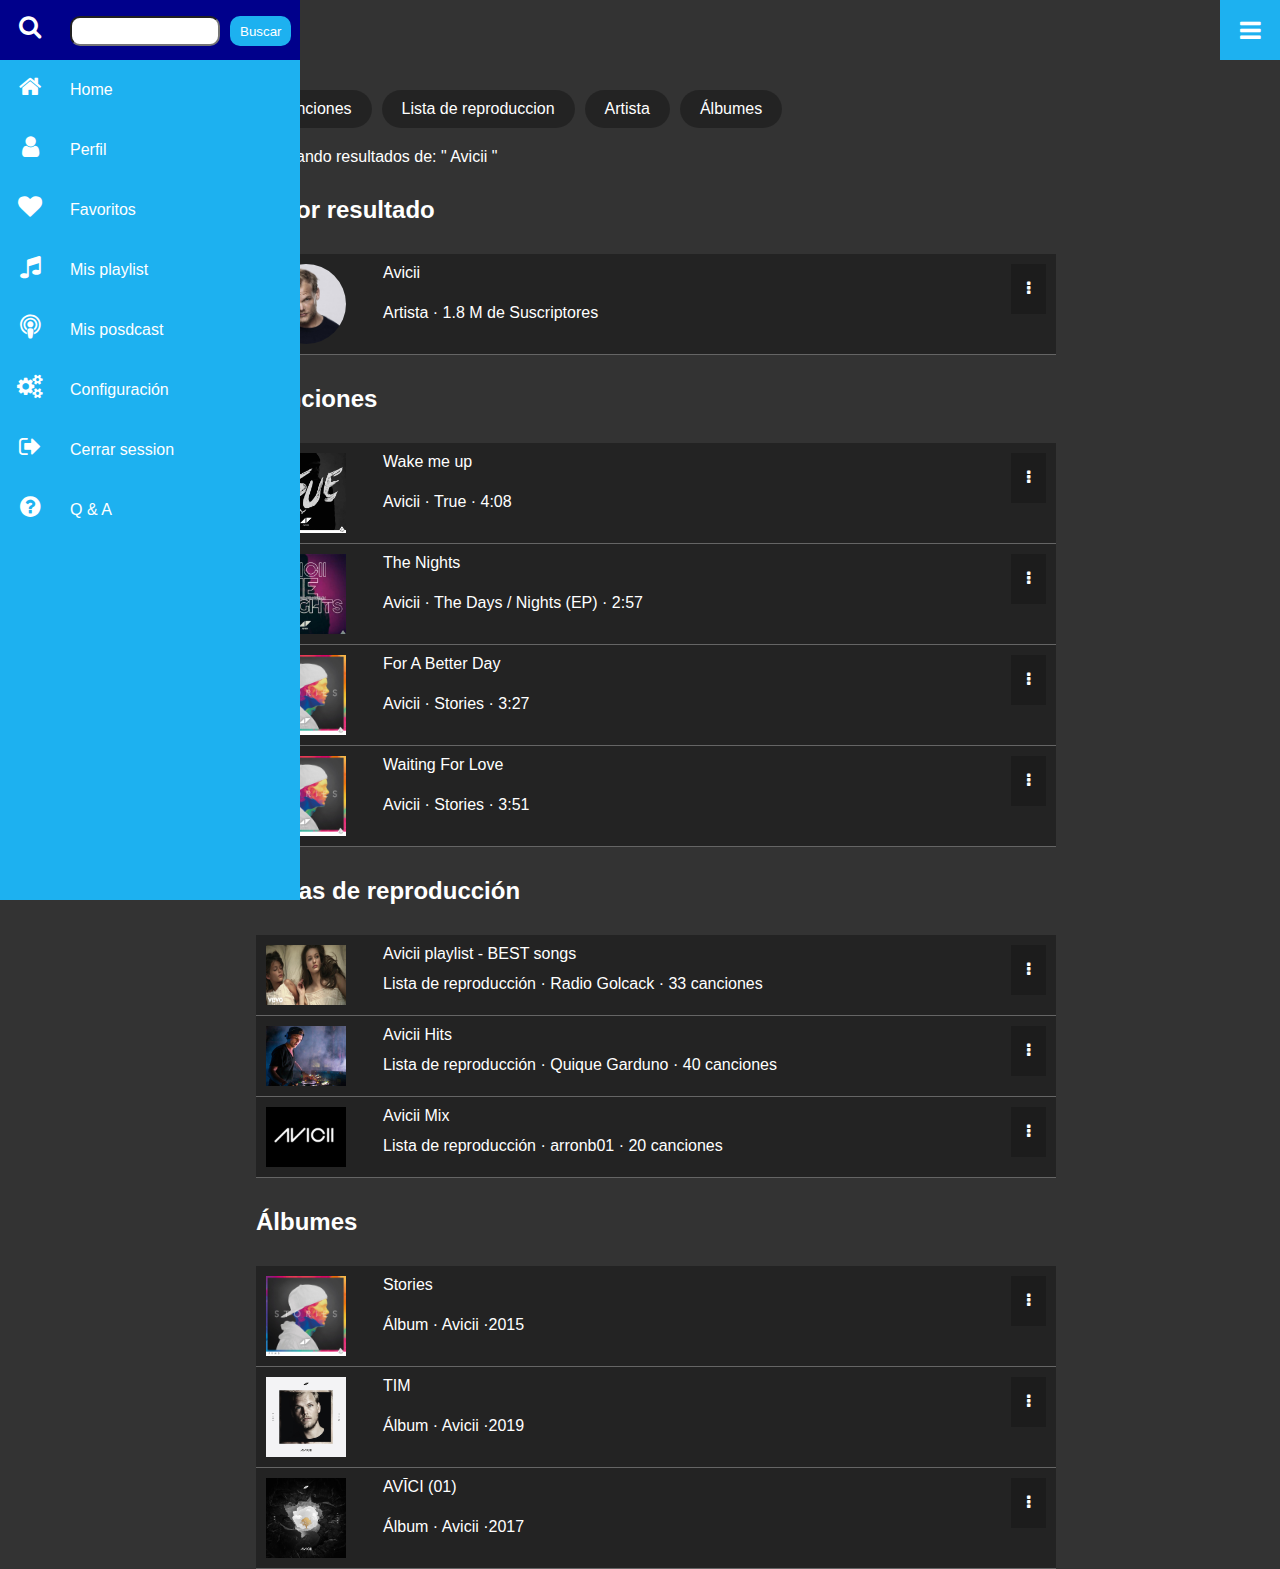
==== busquedas.html @ 73f5223e "cambios de path" ====
<!DOCTYPE html>
<html lang="en">

<head>
    <meta charset="UTF-8">
    <meta name="viewport" content="width=device-width, initial-scale=1.0">
    <title>Busquedas</title>
    <!-- icon -->
    <link rel="stylesheet" href="https://stackpath.bootstrapcdn.com/font-awesome/4.7.0/css/font-awesome.min.css" integrity="sha384-wvfXpqpZZVQGK6TAh5PVlGOfQNHSoD2xbE+QkPxCAFlNEevoEH3Sl0sibVcOQVnN" crossorigin="anonymous">
    <link rel="stylesheet" href="css/estilos.css">
</head>

<body>
    <header>
        <!-- https://www.youtube.com/watch?v=DvpSKoCyN5Q -->
        <div class="navigation">
            <ul>
                <li><span class="icon"><i class="fa fa-search" aria-hidden="true"></i></span><span class="title"><input type="text" ></span> <button>Buscar</button></li>
                <li><a href="home.html"><span class="icon"><i class="fa fa-home" aria-hidden="true"></i></span><span class="title">Home</span></a></li>
                <li><a href="perfil.html"><span class="icon"><i class="fa fa-user" aria-hidden="true"></i></span><span class="title">Perfil</span></a></li>
                <li><a href=""><span class="icon"><i class="fa fa-heart" aria-hidden="true"></i></span><span class="title">Favoritos</span></a></li>
                <li><a href=""><span class="icon"><i class="fa fa-music" aria-hidden="true"></i></span><span class="title">Mis playlist</span></a></li>
                <li><a href=""><span class="icon"><i class="fa fa-podcast" aria-hidden="true"></i></span><span class="title">Mis posdcast</span></a></li>
                <li><a href=""><span class="icon"><i class="fa fa-cogs" aria-hidden="true"></i></span><span class="title">Configuración</span></a></li>
                <li><a href=""><span class="icon"><i class="fa fa-sign-out" aria-hidden="true"></i></span><span class="title">Cerrar session</span></a></li>
                <li><a href="faq.html"><span class="icon"><i class="fa fa-question-circle" aria-hidden="true"></i></span><span class="title">Q & A</span></a></li>
            </ul>
        </div>

        <div class="toggle" onclick='toggleMenu()'>

        </div>
        <script>
            function toggleMenu() {
                console.log("entro")
                let navigation = document.querySelector('.navigation ');
                navigation.classList.toggle('active');
                let toggle = document.querySelector('.toggle ');
                toggle.classList.toggle('active ');
            }
        </script>
    </header>
    <!-- <h1>Resultado de busqueda: "Avici"</h1> -->



    <div class="resultados">
        <div class="filtros">
            <p class="filtro">Canciones</p>
            <p class="filtro">Lista de reproduccion</p>
            <p class="filtro">Artista</p>
            <p class="filtro">Álbumes</p>
        </div>
        Mostrando resultados de: " Avicii "
        <div class="cajas">
            <h2>Mejor resultado</h2>
            <div class="canciones">
                <ul>

                    <li class="listaR">
                        <img class="fotoArtista" src="img/avicip.jpg" alt="">
                        <p class="nombreCancion">Avicii</p>
                        <p class="detalles">Artista · 1.8 M de Suscriptores</p>
                        <div class="dropdown">
                            <button class="dropbtn"><i class="fa fa-ellipsis-v" aria-hidden="true"></i></button>
                            <div class="dropdown-content">
                                <a href="#">Link 1</a>
                                <a href="#">Link 2</a>
                                <a href="#">Link 3</a>
                            </div>
                    </li>
                </ul>
                </div>
            </div>

            <div class="cajas">
                <h2>Canciones</h2>

                <div class="canciones">
                    <ul>

                        <li class="listaR">
                            <img class="fotoLista" src="img/avici.jpg" alt="">
                            <p class="nombreCancion">Wake me up</p>
                            <p class="detalles">Avicii · True · 4:08</p>
                            <div class="dropdown">
                                <button class="dropbtn"><i class="fa fa-ellipsis-v" aria-hidden="true"></i></button>
                                <div class="dropdown-content">
                                    <a href="#">Link 1</a>
                                    <a href="#">Link 2</a>
                                    <a href="#">Link 3</a>
                                </div>
                        </li>
                        <li class="listaR">
                            <img class="fotoLista" src="img/gg.jpg" alt="">
                            <p class="nombreCancion">The Nights</p>
                            <p class="detalles">Avicii · The Days / Nights (EP) · 2:57
                            </p>
                            <div class="dropdown">
                                <button class="dropbtn"><i class="fa fa-ellipsis-v" aria-hidden="true"></i></button>
                                <div class="dropdown-content">
                                    <a href="#">Link 1</a>
                                    <a href="#">Link 2</a>
                                    <a href="#">Link 3</a>
                                </div>
                        </li>
                        <li class="listaR">
                            <img class="fotoLista" src="img/avici1.jpg" alt="">
                            <p class="nombreCancion">For A Better Day</p>
                            <p class="detalles">Avicii · Stories · 3:27
                            </p>
                            <div class="dropdown">
                                <button class="dropbtn"><i class="fa fa-ellipsis-v" aria-hidden="true"></i></button>
                                <div class="dropdown-content">
                                    <a href="#">Link 1</a>
                                    <a href="#">Link 2</a>
                                    <a href="#">Link 3</a>
                                </div>
                        </li>
                        <li class="listaR">
                            <img class="fotoLista" src="img/avici1.jpg" alt="">
                            <p class="nombreCancion">Waiting For Love</p>
                            <p class="detalles">Avicii · Stories · 3:51
                            </p>
                            <div class="dropdown">
                                <button class="dropbtn"><i class="fa fa-ellipsis-v" aria-hidden="true"></i></button>
                                <div class="dropdown-content">
                                    <a href="#">Link 1</a>
                                    <a href="#">Link 2</a>
                                    <a href="#">Link 3</a>
                                </div>
                        </li>
                    </ul>

                    </div>
                    </div>
                    <div class="cajas">
                        <h2>Listas de reproducción</h2>

                        <div class="canciones">
                            <ul>

                                <li class="listaR">
                                    <img class="fotoRep" src="img/maxresdefault.jpg" alt="">
                                    <p class="nombreCancion">Avicii playlist - BEST songs</p>
                                    <p class="detalles">Lista de reproducción · Radio Golcack · 33 canciones</p>
                                    <div class="dropdown">
                                        <button class="dropbtn"><i class="fa fa-ellipsis-v" aria-hidden="true"></i></button>
                                        <div class="dropdown-content">
                                            <a href="#">Link 1</a>
                                            <a href="#">Link 2</a>
                                            <a href="#">Link 3</a>
                                        </div>
                                </li>
                                <li class="listaR">
                                    <img class="fotoRep" src="img/1692566-avicii_edmsaucex-1524422120.jpg" alt="">
                                    <p class="nombreCancion">Avicii Hits</p>
                                    <p class="detalles">Lista de reproducción · Quique Garduno · 40 canciones
                                    </p>
                                    <div class="dropdown">
                                        <button class="dropbtn"><i class="fa fa-ellipsis-v" aria-hidden="true"></i></button>
                                        <div class="dropdown-content">
                                            <a href="#">Link 1</a>
                                            <a href="#">Link 2</a>
                                            <a href="#">Link 3</a>
                                        </div>
                                </li>
                                <li class="listaR">
                                    <img class="fotoRep" src="img/mix.jpg" alt="">
                                    <p class="nombreCancion">Avicii Mix</p>
                                    <p class="detalles">Lista de reproducción · arronb01 · 20 canciones
                                    </p>
                                    <div class="dropdown">
                                        <button class="dropbtn"><i class="fa fa-ellipsis-v" aria-hidden="true"></i></button>
                                        <div class="dropdown-content">
                                            <a href="#">Link 1</a>
                                            <a href="#">Link 2</a>
                                            <a href="#">Link 3</a>
                                        </div>
                                </li>
                            </ul>

                            </div>
                            </div>
                            <div class="cajas">
                                <h2>Álbumes</h2>

                                <div class="canciones">
                                    <ul>

                                        <li class="listaR">
                                            <img class="fotoLista" src="img/avici1.jpg" alt="">
                                            <p class="nombreCancion">Stories</p>
                                            <p class="detalles">Álbum · Avicii ·2015</p>
                                            <div class="dropdown">
                                                <button class="dropbtn"><i class="fa fa-ellipsis-v" aria-hidden="true"></i></button>
                                                <div class="dropdown-content">
                                                    <a href="#">Link 1</a>
                                                    <a href="#">Link 2</a>
                                                    <a href="#">Link 3</a>
                                                </div>
                                        </li>
                                        <li class="listaR">
                                            <img class="fotoLista" src="img/tim.jpg" alt="">
                                            <p class="nombreCancion">TIM</p>
                                            <p class="detalles">Álbum · Avicii ·2019
                                            </p>
                                            <div class="dropdown">
                                                <button class="dropbtn"><i class="fa fa-ellipsis-v" aria-hidden="true"></i></button>
                                                <div class="dropdown-content">
                                                    <a href="#">Link 1</a>
                                                    <a href="#">Link 2</a>
                                                    <a href="#">Link 3</a>
                                                </div>
                                        </li>
                                        <li class="listaR">
                                            <img class="fotoLista" src="img/unnamed.jpg" alt="">
                                            <p class="nombreCancion">
                                                AVĪCI (01)</p>
                                            <p class="detalles">Álbum · Avicii ·2017
                                            </p>
                                            <div class="dropdown">
                                                <button class="dropbtn"><i class="fa fa-ellipsis-v" aria-hidden="true"></i></button>
                                                <div class="dropdown-content">
                                                    <a href="#">Link 1</a>
                                                    <a href="#">Link 2</a>
                                                    <a href="#">Link 3</a>
                                                </div>
                                        </li>
                                    </ul>

                                    </div>
                                    </div>
                                    </div>
                                    <!-- bootstrap -->
                                    <script src="https://code.jquery.com/jquery-3.3.1.slim.min.js" integrity="sha384-q8i/X+965DzO0rT7abK41JStQIAqVgRVzpbzo5smXKp4YfRvH+8abtTE1Pi6jizo" crossorigin="anonymous"></script>
                                    <script src="https://cdnjs.cloudflare.com/ajax/libs/popper.js/1.14.7/umd/popper.min.js" integrity="sha384-UO2eT0CpHqdSJQ6hJty5KVphtPhzWj9WO1clHTMGa3JDZwrnQq4sF86dIHNDz0W1" crossorigin="anonymous"></script>
                                    <script src="https://stackpath.bootstrapcdn.com/bootstrap/4.3.1/js/bootstrap.min.js" integrity="sha384-JjSmVgyd0p3pXB1rRibZUAYoIIy6OrQ6VrjIEaFf/nJGzIxFDsf4x0xIM+B07jRM" crossorigin="anonymous"></script>

</body>

</html>
---- css/estilos.css ----
* {
    margin: 0;
    padding: 0;
    box-sizing: border-box;
    /* background-color: #333333; */
    color: white;
    font-family: -apple-system, BlinkMacSystemFont, 'Segoe UI', Roboto, Oxygen, Ubuntu, Cantarell, 'Open Sans', 'Helvetica Neue', sans-serif;
}

body {
    background-color: #333333;
}

h1 {
    padding-top: 40px;
    color: white;
    text-align: center;
}

a {
    text-decoration: none;
}


/* header {
    width: auto;
    height: 73px;
    background: rgb(0, 0, 0);
} */

.carousel {
    width: 700px;
    height: 300px;
    position: relative;
    margin-left: 90px;
}

.carousel-inner {
    width: 700px;
    height: 300px;
    justify-content: end;
}


/* NAV */

.navigation {
    position: fixed;
    width: 60px;
    height: 100%;
    overflow: hidden;
    background: #1db1f0;
    z-index: 1;
    /* background: rgba(4f, 4f, 4f, 0.4); */
}

.navigation:hover,
.navigation.active {
    width: 300px;
}

.navigation ul {
    position: absolute;
    top: 0;
    left: 0;
    width: 100%;
}

.navigation ul li {
    position: relative;
    width: 100%;
    text-decoration: none;
}

.navigation ul li:hover {
    background: darkblue;
}

.navigation ul li a,
.navigation ul li {
    position: relative;
    display: block;
    width: 100%;
    display: flex;
    text-decoration: none;
}

.navigation ul li a .icon,
.navigation ul li .icon {
    position: relative;
    display: block;
    min-width: 60px;
    height: 60px;
    line-height: 60px;
    text-align: center;
}

.navigation ul li a .icon .fa,
.navigation ul li .icon .fa {
    font-size: 24px;
}

.navigation ul li a .title,
.navigation ul li .title {
    position: relative;
    display: block;
    padding: 0 10px;
    height: 60px;
    line-height: 60px;
    text-align: start;
    white-space: nowrap;
}

.navigation ul li .title input {
    width: 150px;
}

.navigation ul li button {
    /* color: #000000; */
    background-color: #1DB1F0;
    height: 30px;
    position: relative;
    display: block;
    padding: 0 10px;
    margin-top: 16px;
    margin-right: 5px;
    white-space: nowrap;
    border: none;
    border-radius: 10px;
}

.navigation ul li input {
    height: 30px;
    width: 100%;
    color: #000000;
    position: relative;
    display: block;
    padding: 0 10px;
    margin-top: 16px;
    white-space: nowrap;
    border-radius: 10px;
}

.toggle {
    position: absolute;
    top: 0;
    right: 0;
    width: 60px;
    height: 60px;
    background: #1db1f0;
    cursor: pointer;
    z-index: 1;
}

.toggle.active {
    background: darkblue;
}

.toggle:before {
    content: '\f0c9';
    font-family: fontAwesome;
    position: absolute;
    width: 100%;
    height: 100%;
    line-height: 60px;
    text-align: center;
    font-size: 24px;
    color: #fff;
}

.toggle.active:before {
    content: '\f00d';
    font-family: fontAwesome;
    position: absolute;
    width: 100%;
    height: 100%;
    line-height: 60px;
    text-align: center;
    font-size: 24px;
    color: #fff;
}


/* Sidebar abarcar toda la pantalla */

@media(max-width:650px) {
    .navigation {
        left: -60px;
    }
    .navigation.active {
        left: 0px;
        width: 100%;
    }
}


/* FOOTER - REPRODUCTOR */

footer {
    position: absolute;
    width: auto;
    height: 73px;
    left: -1px;
    top: 640px;
    z-index: 2;
    /* background-color: #000000; */
    /* background-image: url("img/reproductor.png"); */
}

.reproductor {
    position: fixed;
    /* display: inline-block;
    position: relative; */
    /* background-image: url("img/reproductor.png");
    width: 100%;
    height: 50px; */
}


/* FORM */


/* Registrar */


/* Password */

.container i {
    margin-left: -30px;
    cursor: pointer;
}

form {
    box-sizing: border-box;
    padding: 0;
}

form input {
    border: #6d858f;
    padding: 10px;
    width: 600px;
}

.titulo {
    grid-area: titulo;
    text-align: center;
    margin-left: 60px;
}

.registrar1 {
    grid-area: registrar1;
    background-color: #4267B2;
}

.registrar2 {
    grid-area: registrar2;
}

form {
    grid-area: form;
}

.form {
    position: relative;
    display: grid;
    grid-template-columns: 45% 45%;
    grid-template-rows: auto;
    grid-template-areas: "titulo titulo""registrar1 registrar2""form form";
    background-color: rgba(0, 0, 0, 0.3);
    width: 600px;
    height: 660px;
    margin-left: 27%;
    margin-right: 25%;
    text-align: center;
    margin-bottom: 10px;
}

.register-fb,
.register-google {
    padding: 5px;
    border: none;
    text-align: center;
    box-sizing: border-box;
    width: 200px;
    margin-left: 10px;
}

.register-fb {
    margin-left: 90px;
    background-color: #4267B2 !important;
}

.register-google {
    background-color: #ffffff;
}

.register-google a {
    color: #828282;
    white-space: nowrap;
}

div.container {
    box-sizing: border-box;
}

div.input form input.input {
    margin-left: 20%;
    margin-bottom: 10%;
    width: 500px;
    height: 45px;
    padding: 5px;
    border: 5px;
    border-color: #1db1f0;
    border-radius: 10px;
    background-color: rgba(255, 255, 255, 0.2);
    color: white;
}

div.input form {
    justify-content: center;
    text-align: center;
}

div.input form .container #togglePassword {
    justify-content: end;
}

.container>i {
    z-index: 3;
    width: 1130px;
}

.nombre {
    margin-left: -33%;
}

.contraseña {
    margin-left: -24%;
}


/* .form {
    display: grid;
    grid-template-columns: 45% 45%;
    grid-template-rows: auto;
    grid-template-areas: "registrar1 registrar2";
    background-color: #000000;
    width: 700px;
    height: 706px;
    position: absolute;
    text-align: center;
   
    margin-top: 10px;
    margin-bottom: 10px;
    box-sizing: border-box;
}
.register-fb a {
    background-color: #4267B2 !important;
    color: white;
}
.register-google img,
.register-google a {
    background-color: white;
    align-self: center;
} */

.button {
    font-family: -apple-system, BlinkMacSystemFont, 'Segoe UI', Roboto, Oxygen, Ubuntu, Cantarell, 'Open Sans', 'Helvetica Neue', sans-serif;
    padding: 10px;
    border: none;
    border-radius: 40px;
    padding-left: 25px;
    padding-right: 25px;
    background-color: #1DB1F0;
    position: relative;
    margin-left: 90%;
}


/* FAQ o Q&A */


/* ACORDION */

div.acordeon {
    padding-top: 100px;
    padding-left: 200px;
    padding-right: 200px;
    font-family: -apple-system, BlinkMacSystemFont, 'Segoe UI', Roboto, Oxygen, Ubuntu, Cantarell, 'Open Sans', 'Helvetica Neue', sans-serif;
    color: #BDBDBD;
}

ul.acordeon li+div {
    overflow: hidden;
    height: auto;
    max-height: 0;
    transition: max-height 0.5s ease-in-out;
    transition-timing-function: ease;
    justify-content: center;
}

ul.acordeon li+div.visible {
    max-height: 100vh;
    text-decoration: none;
}

ul.acordeon {
    width: 100%;
    list-style-type: none;
}

ul.acordeon li {
    padding: auto;
    justify-content: center;
    height: 40px;
    background-color: #4F4F4F;
    text-align: center;
    border-radius: 5px;
    border-color: white;
    font-size: 20px;
}

ul.acordeon div {
    margin: 10px;
    background-color: #333333;
    transform-style: preserve-3d;
}

ul.acordeon div.cont:hover {
    box-shadow: 0 0 5px #e2dcdd, 0 0 100px #b8a8ad, 0 0 10px #d17191;
    transform-style: preserve-3d;
    transform: scale(1.06);
    width: auto;
    height: auto;
}


/* PLANES */

.cards {
    margin-top: 50px;
    display: grid;
    grid-template-columns: 25% 25% 25% 25%;
    grid-template-rows: auto;
    background: none;
    color: white;
    text-align: center;
    column-gap: 5px;
    padding: auto;
}

.card {
    position: relative;
    width: 90%;
    height: 500px;
    padding-top: 40px;
    border-radius: 30px;
    background-color: #1DB1F0;
}

.card .price {
    margin-top: 10px;
    text-align: left;
    padding-left: 20px;
    padding-right: auto;
    /* background-color: #1DB1F0; */
}

.card h2 {
    /* background-color: #1DB1F0; */
    text-align: center;
}

.card img {
    height: 30px;
    width: 30px;
    /* background-color: #1DB1F0; */
}

.card .box-inside {
    padding-top: 20px;
    padding-left: 10px;
    /* background-color: #1DB1F0; */
}

.card .description {
    padding: 5px;
    /* background-color: #1DB1F0; */
    text-align: left;
}

.button-plan {
    font-family: -apple-system, BlinkMacSystemFont, 'Segoe UI', Roboto, Oxygen, Ubuntu, Cantarell, 'Open Sans', 'Helvetica Neue', sans-serif;
    padding: 10px;
    border: none;
    border-radius: 40px;
    padding-left: 25px;
    padding-right: 25px;
    background-color: #06709e;
}


/* PLAYLIST */

.titulo {
    grid-area: titulo;
}

.c1 {
    grid-area: sub1;
}

.c2 {
    grid-area: sub2;
}

.c3 {
    grid-area: sub3;
}

.c4 {
    grid-area: sub4;
}

.titulo,
.c1,
.c2,
.c3,
.c4 {
    margin-top: 20px;
    /* margin-bottom: ; */
}

.foto {
    grid-area: foto;
}

.playlists {
    grid-area: playlists;
    text-align: left;
}

div.explorar {
    margin-top: 10px;
    margin-left: 90px;
    width: 700px;
    height: 350px;
    display: grid;
    grid-template-columns: 30% 15% 15% 15% 15%;
    grid-template-rows: auto;
    grid-template-areas: "titulo sub1 sub2 sub3 sub4""foto playlists playlists playlists playlists";
    background-color: rgba(33, 33, 33, 0.5);
    /* margin: 10px; */
    text-align: center;
}

.icon {
    width: 25px;
    width: 25px;
    /* visibility: hidden; */
}


/* BUSQUEDAS */

div.filtros {
    display: grid;
    grid-template-columns: max-content max-content max-content max-content;
    grid-column-gap: 10px;
    grid-template-rows: auto;
    padding-bottom: 20px;
}

p.filtro {
    margin-top: 10px;
    padding: 10px;
    padding-right: 20px;
    padding-left: 20px;
    width: fit-content;
    border-radius: 20px;
    background-color: rgba(0, 0, 0, 0.3);
}

p.filtro:hover {
    background-color: rgba(255, 255, 255, 0.3);
}

.cajas {
    margin-top: 30px;
}

.resultados {
    padding-top: 80px;
    /* margin: 100px; */
    margin-left: 20%;
}

.canciones {
    margin-top: 30px;
    background-color: rgba(0, 0, 0, 0.3);
    width: 800px;
}

.fotoArtista {
    border-radius: 50%;
    width: 80px;
    height: 80px;
    grid-area: fotoLista;
}

.fotoLista {
    width: 80px;
    height: 80px;
    grid-area: fotoLista;
}

.fotoRep {
    width: 80px;
    height: 60px;
    grid-area: fotoLista;
}

.resultados ul {
    list-style: none;
}

.nombreCancion {
    grid-area: nombreCancion;
}

.detalles {
    grid-area: detalles;
}

li.listaR {
    border-bottom: 1px solid rgba(255, 255, 255, 0.3);
    display: grid;
    padding: 10px;
    grid-template-columns: 15% 60% 25%;
    grid-template-rows: auto;
    grid-template-areas: "fotoLista nombreCancion dropdown" "fotoLista detalles dropdown";
}


/* Dropdown */

.dropdown {
    /* background-color: rgba(0, 0, 0, 0.3); */
    grid-area: dropdown;
    justify-self: end;
}

.dropbtn {
    background-color: rgba(0, 0, 0, 0.3);
    color: white;
    padding: 16px;
    font-size: 16px;
    border: none;
    cursor: pointer;
}

.dropdown {
    position: relative;
    display: inline-block;
}

.dropdown button {
    background-color: rgba(0, 0, 0, 0.2);
}

.dropdown-content {
    right: 0;
    display: none;
    position: absolute;
    background-color: rgba(0, 0, 0, 0.5);
    min-width: 160px;
    box-shadow: 0px 8px 16px 0px rgba(0, 0, 0, 0.2);
    z-index: 1;
}

.dropdown-content a {
    color: white;
    padding: 12px 16px;
    text-decoration: none;
    display: block;
}

.dropdown-content a:hover {
    background-color: rgba(255, 255, 255, 0.4)
}

.dropdown:hover .dropdown-content {
    display: block;
}

.dropdown:hover .dropbtn {
    background-color: rgba(0, 0, 0, 0.3);
}


/* MOBILE */

@media only screen and (max-width: 600px) {
    /* NAV */
    /* Playist */
    .playlists .icon {
        visibility: hidden;
    }
    .c1,
    .c2,
    .c3,
    .c4 {
        visibility: hidden;
    }
    div.explorar {
        width: auto;
        height: auto;
        display: grid;
        grid-template-columns: 95%;
        grid-template-rows: auto;
        grid-template-areas: "titulo""foto""playlists";
        background-color: rgba(33, 33, 33, 0.3);
        margin: 10px;
        text-align: center;
    }
    /* Carousel */
    .carouselExampleIndicators,
    .carousel-inner,
    .carousel {
        margin: 0;
        width: 100%;
    }
    /* PLANES */
    div.cards {
        margin-left: 50px;
        width: auto;
        height: auto;
        display: grid;
        grid-template-columns: 90%;
        grid-template-rows: auto;
        grid-template-areas: "card4""card3""card2""card1";
    }
    div.card {
        height: auto;
        margin: 10px;
        padding: 5px;
    }
    /* Q & A */
    div.acordeon {
        padding-top: 70px;
        margin: 0;
        padding-left: 5%;
        padding-right: 5%;
        font-size: 15px;
    }
    div.acordeon li {
        /* padding-top: 10px;
        padding-bottom: 10px;
        padding-left: 5px;
        padding-right: 5px; */
        padding: 8px;
        height: auto;
        text-align: start;
        font-size: 15px;
    }
    ul.acordeon div.cont {
        padding: 0;
        margin: 5px;
    }
    /* FORMULARIOS, Registrar */
    .form {
        padding: 0;
        margin: 0;
        padding-top: 80px;
        height: auto;
        width: auto;
    }
    div.input {
        margin-top: 20px;
    }
    div.input input#texto1,
    div.input input#texto2,
    div.input input#texto3 {
        margin-left: 30px;
        width: 310px;
        margin-top: 5px;
    }
}
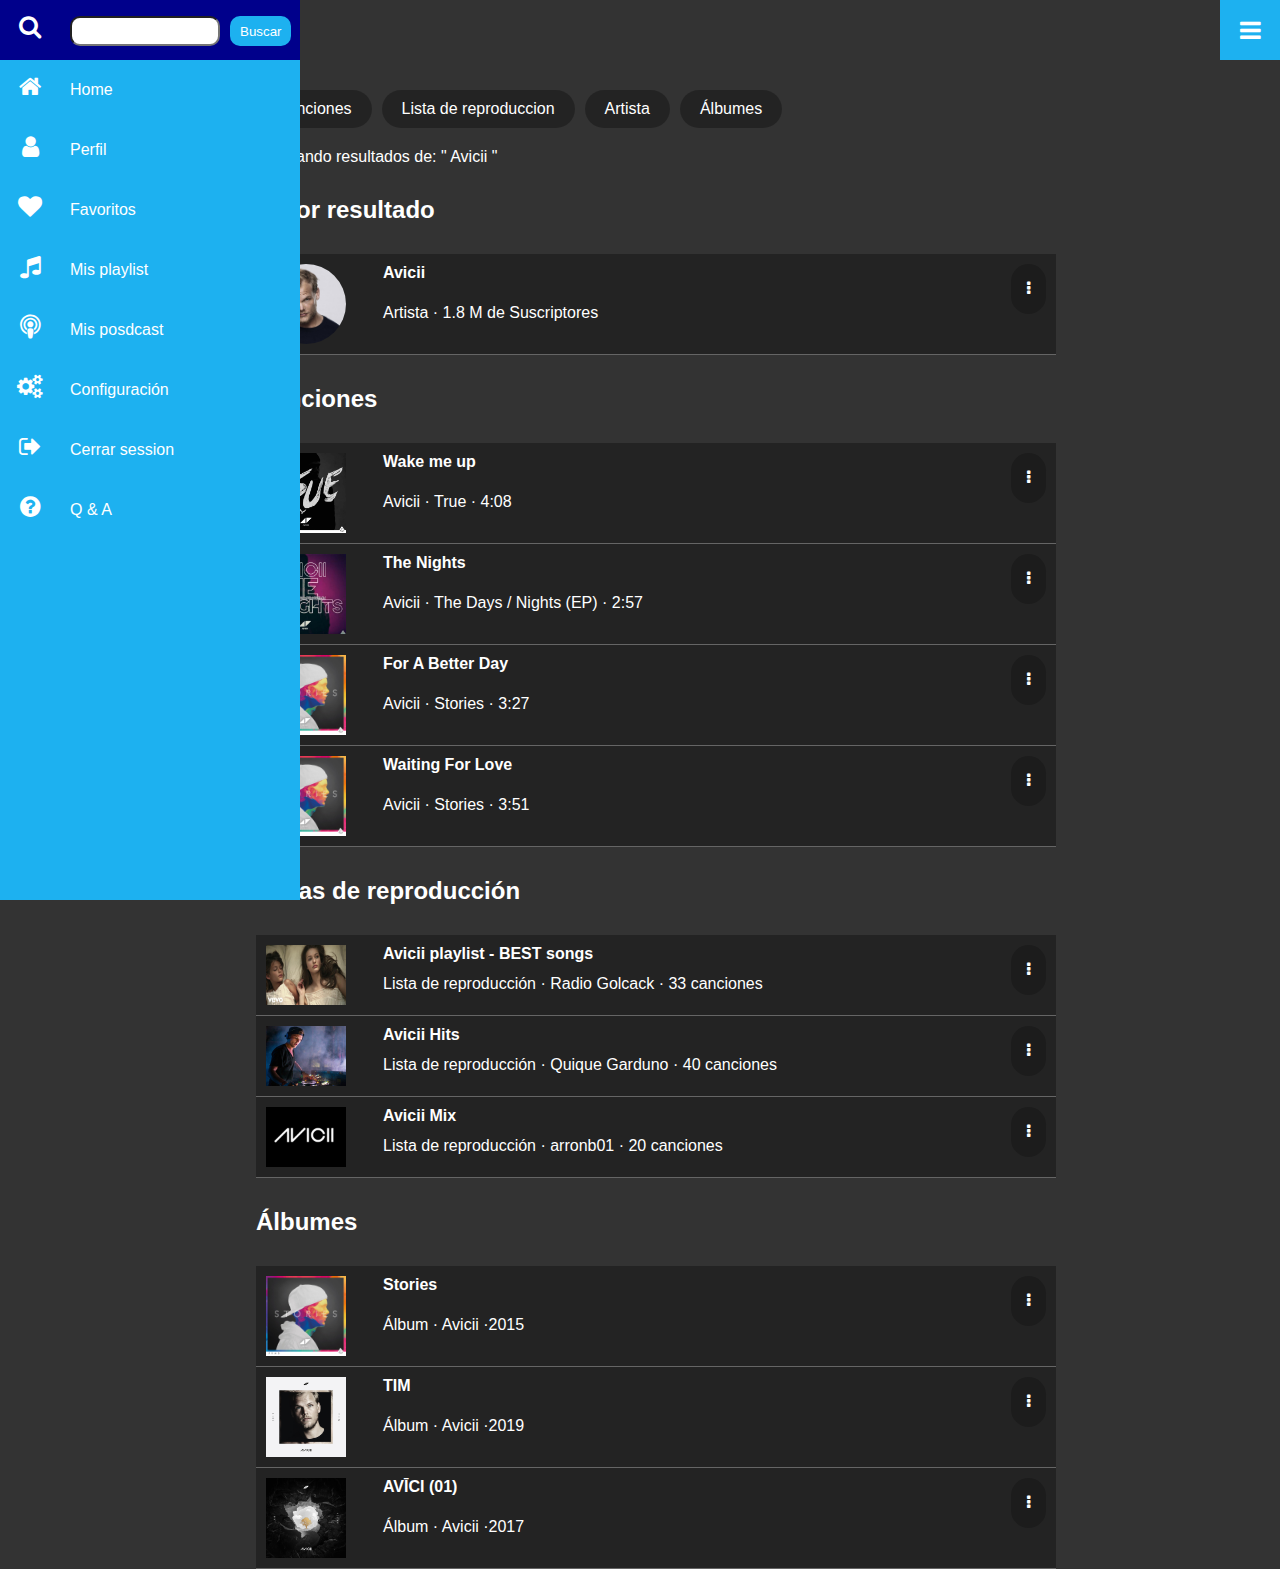
==== commit 963723f9: "busqueda responsive" ====
--- a/busquedas.html
+++ b/busquedas.html
@@ -64,9 +64,8 @@
                         <div class="dropdown">
                             <button class="dropbtn"><i class="fa fa-ellipsis-v" aria-hidden="true"></i></button>
                             <div class="dropdown-content">
-                                <a href="#">Link 1</a>
-                                <a href="#">Link 2</a>
-                                <a href="#">Link 3</a>
+                                <a href="#">Reproducción aleatoria</a>
+                                <a href="#">Compartir</a>
                             </div>
                     </li>
                 </ul>
@@ -86,9 +85,13 @@
                             <div class="dropdown">
                                 <button class="dropbtn"><i class="fa fa-ellipsis-v" aria-hidden="true"></i></button>
                                 <div class="dropdown-content">
-                                    <a href="#">Link 1</a>
-                                    <a href="#">Link 2</a>
-                                    <a href="#">Link 3</a>
+                                    <a href="#">Añadir a la cola</a>
+                                    <a href="#">Agregar a playlist</a>
+                                    <a href="#">Eliminar de Favoritos</a>
+                                    <a href="#">Ir al artista</a>
+                                    <a href="#">Ir al album</a>
+                                    <a href="#">Compartir</a>
+                                    <a href="#">Descargar</a>
                                 </div>
                         </li>
                         <li class="listaR">
@@ -99,9 +102,13 @@
                             <div class="dropdown">
                                 <button class="dropbtn"><i class="fa fa-ellipsis-v" aria-hidden="true"></i></button>
                                 <div class="dropdown-content">
-                                    <a href="#">Link 1</a>
-                                    <a href="#">Link 2</a>
-                                    <a href="#">Link 3</a>
+                                    <a href="#">Añadir a la cola</a>
+                                    <a href="#">Agregar a playlist</a>
+                                    <a href="#">Eliminar de Favoritos</a>
+                                    <a href="#">Ir al artista</a>
+                                    <a href="#">Ir al album</a>
+                                    <a href="#">Compartir</a>
+                                    <a href="#">Descargar</a>
                                 </div>
                         </li>
                         <li class="listaR">
@@ -112,9 +119,13 @@
                             <div class="dropdown">
                                 <button class="dropbtn"><i class="fa fa-ellipsis-v" aria-hidden="true"></i></button>
                                 <div class="dropdown-content">
-                                    <a href="#">Link 1</a>
-                                    <a href="#">Link 2</a>
-                                    <a href="#">Link 3</a>
+                                    <a href="#">Añadir a la cola</a>
+                                    <a href="#">Agregar a playlist</a>
+                                    <a href="#">Eliminar de Favoritos</a>
+                                    <a href="#">Ir al artista</a>
+                                    <a href="#">Ir al album</a>
+                                    <a href="#">Compartir</a>
+                                    <a href="#">Descargar</a>
                                 </div>
                         </li>
                         <li class="listaR">
@@ -147,9 +158,13 @@
                                     <div class="dropdown">
                                         <button class="dropbtn"><i class="fa fa-ellipsis-v" aria-hidden="true"></i></button>
                                         <div class="dropdown-content">
-                                            <a href="#">Link 1</a>
-                                            <a href="#">Link 2</a>
-                                            <a href="#">Link 3</a>
+                                            <a href="#">Reproduccion aleatoria</a>
+                                            <a href="#">Agregar a lista de reproducción</a>
+                                            <a href="#">Quitar a lista de reproducción</a>
+                                            <a href="#">Eliminar de Favoritos</a>
+
+                                            <a href="#">Compartir</a>
+
                                         </div>
                                 </li>
                                 <li class="listaR">
@@ -195,9 +210,11 @@
                                             <div class="dropdown">
                                                 <button class="dropbtn"><i class="fa fa-ellipsis-v" aria-hidden="true"></i></button>
                                                 <div class="dropdown-content">
-                                                    <a href="#">Link 1</a>
-                                                    <a href="#">Link 2</a>
-                                                    <a href="#">Link 3</a>
+                                                    <a href="#">Reproduccion aleatoria</a>
+                                                    <a href="#">Agregar album a la biblioteca</a>
+                                                    <a href="#">Eliminar de Favoritos</a>
+                                                    <a href="#">Ir al Artista</a>
+                                                    <a href="#">Compartir</a>
                                                 </div>
                                         </li>
                                         <li class="listaR">
--- a/css/estilos.css
+++ b/css/estilos.css
@@ -21,6 +21,26 @@
     text-decoration: none;
 }
 
+button {
+    border-radius: 20px;
+    background-color: #1db1f0;
+    padding: 5px;
+    padding-left: 10px;
+    padding-right: 10px;
+}
+
+
+/* home */
+
+div.contenedor {
+    display: grid;
+    grid-template-columns: 65% 30%;
+    grid-template-rows: 45%;
+    grid-column-gap: 60px;
+    grid-row-gap: 10px;
+    grid-template-areas: "carousel propaganda""explorar propaganda";
+}
+
 
 /* header {
     width: auto;
@@ -29,16 +49,46 @@
 } */
 
 .carousel {
-    width: 700px;
+    width: 750px;
     height: 300px;
     position: relative;
     margin-left: 90px;
+    grid-area: carousel;
 }
 
 .carousel-inner {
-    width: 700px;
+    width: 750px;
     height: 300px;
     justify-content: end;
+}
+
+.carousel-item img {
+    height: 300px;
+}
+
+.propaganda {
+    height: 600px;
+    background-color: rgba(40, 190, 245, 1);
+    grid-area: propaganda;
+    margin-right: 100px;
+    border-radius: 30px;
+    text-align: center;
+    margin-top: 50px;
+}
+
+.propaganda img {
+    margin-top: 30px;
+    margin-bottom: 50px;
+    width: 90%;
+}
+
+.propaganda p {
+    margin-top: 50px;
+    margin-bottom: 30px;
+    font-family: -apple-system, BlinkMacSystemFont, 'Segoe UI', Roboto, Oxygen, Ubuntu, Cantarell, 'Open Sans', 'Helvetica Neue', sans-serif;
+    font-size: 50px;
+    font-style: bold;
+    line-height: 1;
 }
 
 
@@ -508,6 +558,7 @@
 
 .c1 {
     grid-area: sub1;
+    border-bottom: 3px solid #1db1f0;
 }
 
 .c2 {
@@ -543,15 +594,15 @@
 div.explorar {
     margin-top: 10px;
     margin-left: 90px;
-    width: 700px;
+    width: 750px;
     height: 350px;
     display: grid;
     grid-template-columns: 30% 15% 15% 15% 15%;
     grid-template-rows: auto;
     grid-template-areas: "titulo sub1 sub2 sub3 sub4""foto playlists playlists playlists playlists";
     background-color: rgba(33, 33, 33, 0.5);
-    /* margin: 10px; */
-    text-align: center;
+    text-align: center;
+    grid-area: explorar;
 }
 
 .icon {
@@ -626,6 +677,7 @@
 
 .nombreCancion {
     grid-area: nombreCancion;
+    font-weight: bold;
 }
 
 .detalles {
@@ -672,8 +724,8 @@
     right: 0;
     display: none;
     position: absolute;
-    background-color: rgba(0, 0, 0, 0.5);
-    min-width: 160px;
+    background-color: rgba(0, 0, 0, 1);
+    min-width: 200px;
     box-shadow: 0px 8px 16px 0px rgba(0, 0, 0, 0.2);
     z-index: 1;
 }
@@ -723,6 +775,13 @@
         margin: 10px;
         text-align: center;
     }
+    /* HOME */
+    .contenedor {
+        display: grid;
+        grid-template-columns: 95%;
+        grid-template-rows: auto;
+        grid-template-areas: "carousel" "explorar" "propaganda";
+    }
     /* Carousel */
     .carouselExampleIndicators,
     .carousel-inner,
@@ -754,10 +813,6 @@
         font-size: 15px;
     }
     div.acordeon li {
-        /* padding-top: 10px;
-        padding-bottom: 10px;
-        padding-left: 5px;
-        padding-right: 5px; */
         padding: 8px;
         height: auto;
         text-align: start;
@@ -785,4 +840,34 @@
         width: 310px;
         margin-top: 5px;
     }
+    /* BUSQUEDAS */
+    .filtros {
+        overflow: auto;
+    }
+    .filtro {
+        font-size: 15px;
+    }
+    .resultados {
+        margin: 10px;
+    }
+    .canciones {
+        width: 100%;
+    }
+    .fotoLista,
+    .fotoArtista {
+        width: 50px;
+        height: 50px;
+    }
+    .fotoRep {
+        height: 40px;
+        width: 50px;
+    }
+    li.listaR {
+        font-size: 15px;
+        grid-template-columns: 15% 75% 10%;
+    }
+    .detalles,
+    .nombreCancion {
+        margin-left: 10px;
+    }
 }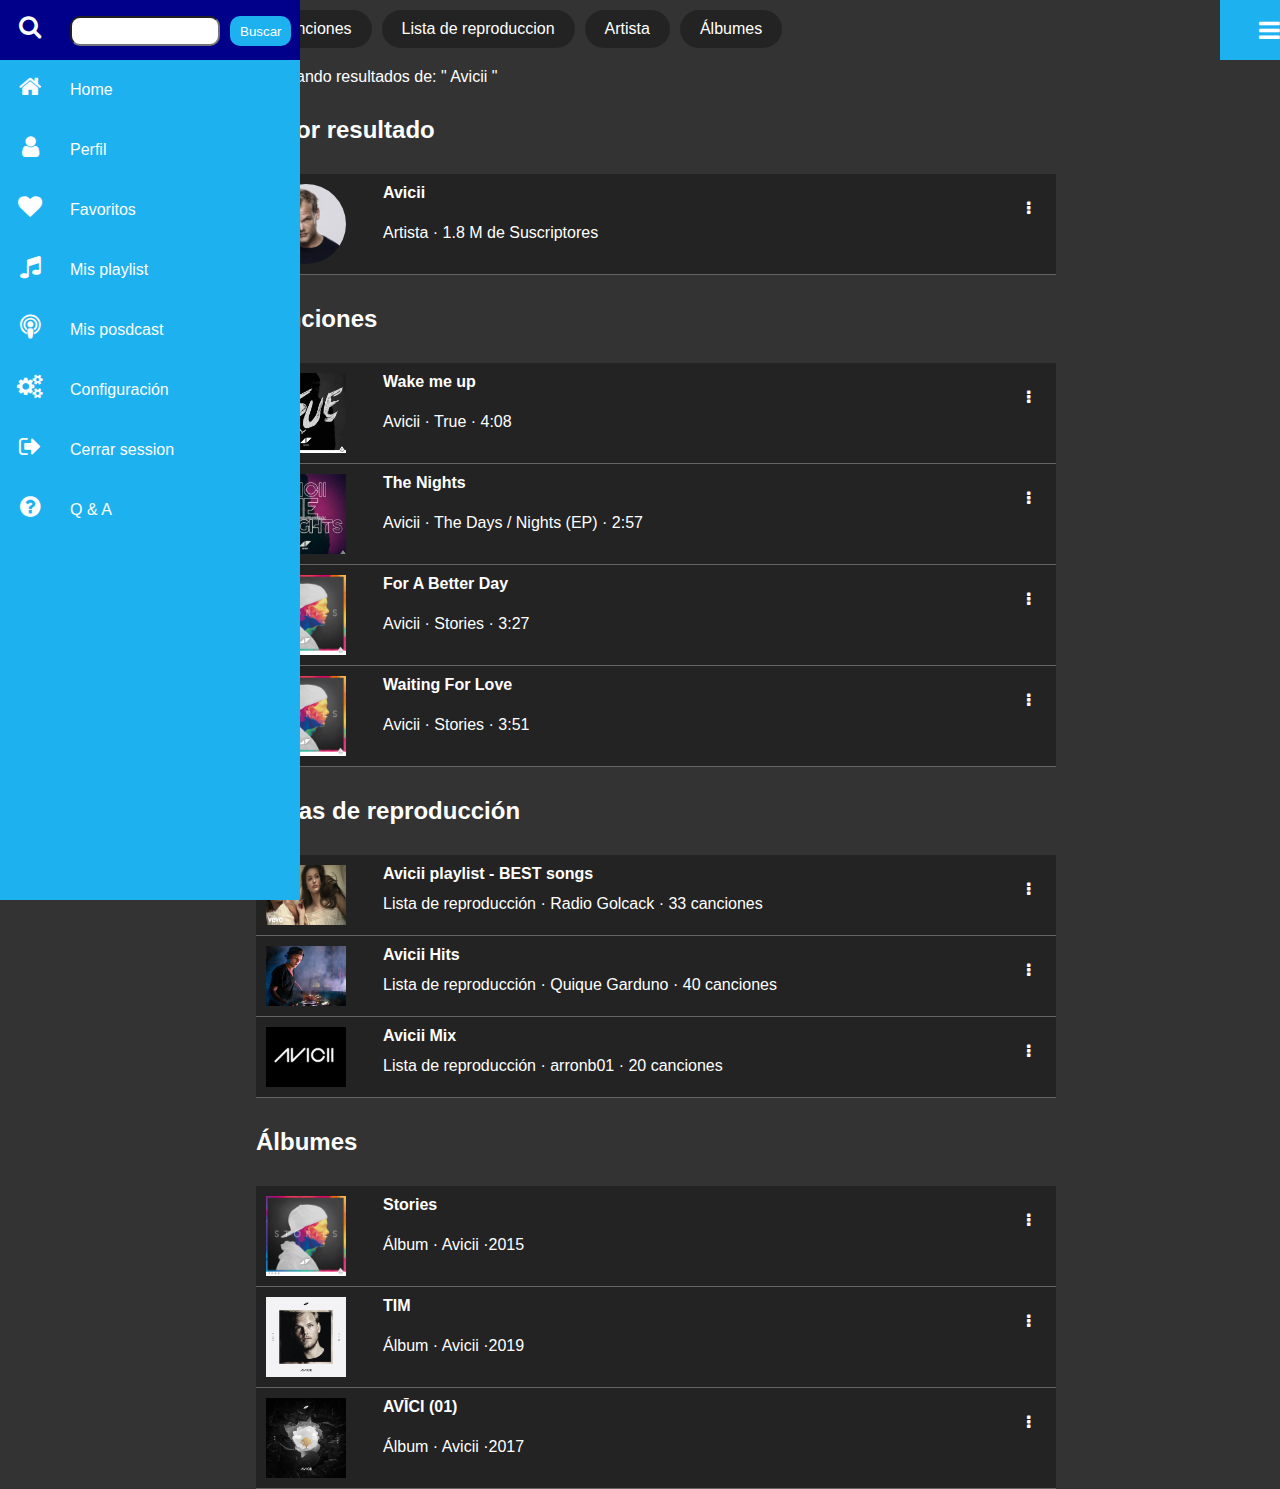
==== commit 62ae0462: "cambio :hover sobre lista" ====
--- a/busquedas.html
+++ b/busquedas.html
@@ -6,7 +6,8 @@
     <meta name="viewport" content="width=device-width, initial-scale=1.0">
     <title>Busquedas</title>
     <!-- icon -->
-    <link rel="stylesheet" href="https://stackpath.bootstrapcdn.com/font-awesome/4.7.0/css/font-awesome.min.css" integrity="sha384-wvfXpqpZZVQGK6TAh5PVlGOfQNHSoD2xbE+QkPxCAFlNEevoEH3Sl0sibVcOQVnN" crossorigin="anonymous">
+    <link rel="stylesheet" href="https://stackpath.bootstrapcdn.com/font-awesome/4.7.0/css/font-awesome.min.css"
+        integrity="sha384-wvfXpqpZZVQGK6TAh5PVlGOfQNHSoD2xbE+QkPxCAFlNEevoEH3Sl0sibVcOQVnN" crossorigin="anonymous">
     <link rel="stylesheet" href="css/estilos.css">
 </head>
 
@@ -15,15 +16,24 @@
         <!-- https://www.youtube.com/watch?v=DvpSKoCyN5Q -->
         <div class="navigation">
             <ul>
-                <li><span class="icon"><i class="fa fa-search" aria-hidden="true"></i></span><span class="title"><input type="text" ></span> <button>Buscar</button></li>
-                <li><a href="home.html"><span class="icon"><i class="fa fa-home" aria-hidden="true"></i></span><span class="title">Home</span></a></li>
-                <li><a href="perfil.html"><span class="icon"><i class="fa fa-user" aria-hidden="true"></i></span><span class="title">Perfil</span></a></li>
-                <li><a href=""><span class="icon"><i class="fa fa-heart" aria-hidden="true"></i></span><span class="title">Favoritos</span></a></li>
-                <li><a href=""><span class="icon"><i class="fa fa-music" aria-hidden="true"></i></span><span class="title">Mis playlist</span></a></li>
-                <li><a href=""><span class="icon"><i class="fa fa-podcast" aria-hidden="true"></i></span><span class="title">Mis posdcast</span></a></li>
-                <li><a href=""><span class="icon"><i class="fa fa-cogs" aria-hidden="true"></i></span><span class="title">Configuración</span></a></li>
-                <li><a href=""><span class="icon"><i class="fa fa-sign-out" aria-hidden="true"></i></span><span class="title">Cerrar session</span></a></li>
-                <li><a href="faq.html"><span class="icon"><i class="fa fa-question-circle" aria-hidden="true"></i></span><span class="title">Q & A</span></a></li>
+                <li><span class="icon"><i class="fa fa-search" aria-hidden="true"></i></span><span class="title"><input
+                            type="text"></span> <button>Buscar</button></li>
+                <li><a href="home.html"><span class="icon"><i class="fa fa-home" aria-hidden="true"></i></span><span
+                            class="title">Home</span></a></li>
+                <li><a href="perfil.html"><span class="icon"><i class="fa fa-user" aria-hidden="true"></i></span><span
+                            class="title">Perfil</span></a></li>
+                <li><a href=""><span class="icon"><i class="fa fa-heart" aria-hidden="true"></i></span><span
+                            class="title">Favoritos</span></a></li>
+                <li><a href=""><span class="icon"><i class="fa fa-music" aria-hidden="true"></i></span><span
+                            class="title">Mis playlist</span></a></li>
+                <li><a href=""><span class="icon"><i class="fa fa-podcast" aria-hidden="true"></i></span><span
+                            class="title">Mis posdcast</span></a></li>
+                <li><a href=""><span class="icon"><i class="fa fa-cogs" aria-hidden="true"></i></span><span
+                            class="title">Configuración</span></a></li>
+                <li><a href=""><span class="icon"><i class="fa fa-sign-out" aria-hidden="true"></i></span><span
+                            class="title">Cerrar session</span></a></li>
+                <li><a href="faq.html"><span class="icon"><i class="fa fa-question-circle"
+                                aria-hidden="true"></i></span><span class="title">Q & A</span></a></li>
             </ul>
         </div>
 
@@ -69,190 +79,195 @@
                             </div>
                     </li>
                 </ul>
-                </div>
-            </div>
-
-            <div class="cajas">
-                <h2>Canciones</h2>
-
-                <div class="canciones">
-                    <ul>
-
-                        <li class="listaR">
-                            <img class="fotoLista" src="img/avici.jpg" alt="">
-                            <p class="nombreCancion">Wake me up</p>
-                            <p class="detalles">Avicii · True · 4:08</p>
-                            <div class="dropdown">
-                                <button class="dropbtn"><i class="fa fa-ellipsis-v" aria-hidden="true"></i></button>
-                                <div class="dropdown-content">
-                                    <a href="#">Añadir a la cola</a>
-                                    <a href="#">Agregar a playlist</a>
-                                    <a href="#">Eliminar de Favoritos</a>
-                                    <a href="#">Ir al artista</a>
-                                    <a href="#">Ir al album</a>
-                                    <a href="#">Compartir</a>
-                                    <a href="#">Descargar</a>
-                                </div>
-                        </li>
-                        <li class="listaR">
-                            <img class="fotoLista" src="img/gg.jpg" alt="">
-                            <p class="nombreCancion">The Nights</p>
-                            <p class="detalles">Avicii · The Days / Nights (EP) · 2:57
-                            </p>
-                            <div class="dropdown">
-                                <button class="dropbtn"><i class="fa fa-ellipsis-v" aria-hidden="true"></i></button>
-                                <div class="dropdown-content">
-                                    <a href="#">Añadir a la cola</a>
-                                    <a href="#">Agregar a playlist</a>
-                                    <a href="#">Eliminar de Favoritos</a>
-                                    <a href="#">Ir al artista</a>
-                                    <a href="#">Ir al album</a>
-                                    <a href="#">Compartir</a>
-                                    <a href="#">Descargar</a>
-                                </div>
-                        </li>
-                        <li class="listaR">
-                            <img class="fotoLista" src="img/avici1.jpg" alt="">
-                            <p class="nombreCancion">For A Better Day</p>
-                            <p class="detalles">Avicii · Stories · 3:27
-                            </p>
-                            <div class="dropdown">
-                                <button class="dropbtn"><i class="fa fa-ellipsis-v" aria-hidden="true"></i></button>
-                                <div class="dropdown-content">
-                                    <a href="#">Añadir a la cola</a>
-                                    <a href="#">Agregar a playlist</a>
-                                    <a href="#">Eliminar de Favoritos</a>
-                                    <a href="#">Ir al artista</a>
-                                    <a href="#">Ir al album</a>
-                                    <a href="#">Compartir</a>
-                                    <a href="#">Descargar</a>
-                                </div>
-                        </li>
-                        <li class="listaR">
-                            <img class="fotoLista" src="img/avici1.jpg" alt="">
-                            <p class="nombreCancion">Waiting For Love</p>
-                            <p class="detalles">Avicii · Stories · 3:51
-                            </p>
-                            <div class="dropdown">
-                                <button class="dropbtn"><i class="fa fa-ellipsis-v" aria-hidden="true"></i></button>
-                                <div class="dropdown-content">
-                                    <a href="#">Link 1</a>
-                                    <a href="#">Link 2</a>
-                                    <a href="#">Link 3</a>
-                                </div>
-                        </li>
-                    </ul>
-
-                    </div>
-                    </div>
-                    <div class="cajas">
-                        <h2>Listas de reproducción</h2>
-
-                        <div class="canciones">
-                            <ul>
-
-                                <li class="listaR">
-                                    <img class="fotoRep" src="img/maxresdefault.jpg" alt="">
-                                    <p class="nombreCancion">Avicii playlist - BEST songs</p>
-                                    <p class="detalles">Lista de reproducción · Radio Golcack · 33 canciones</p>
-                                    <div class="dropdown">
-                                        <button class="dropbtn"><i class="fa fa-ellipsis-v" aria-hidden="true"></i></button>
-                                        <div class="dropdown-content">
-                                            <a href="#">Reproduccion aleatoria</a>
-                                            <a href="#">Agregar a lista de reproducción</a>
-                                            <a href="#">Quitar a lista de reproducción</a>
-                                            <a href="#">Eliminar de Favoritos</a>
-
-                                            <a href="#">Compartir</a>
-
-                                        </div>
-                                </li>
-                                <li class="listaR">
-                                    <img class="fotoRep" src="img/1692566-avicii_edmsaucex-1524422120.jpg" alt="">
-                                    <p class="nombreCancion">Avicii Hits</p>
-                                    <p class="detalles">Lista de reproducción · Quique Garduno · 40 canciones
-                                    </p>
-                                    <div class="dropdown">
-                                        <button class="dropbtn"><i class="fa fa-ellipsis-v" aria-hidden="true"></i></button>
-                                        <div class="dropdown-content">
-                                            <a href="#">Link 1</a>
-                                            <a href="#">Link 2</a>
-                                            <a href="#">Link 3</a>
-                                        </div>
-                                </li>
-                                <li class="listaR">
-                                    <img class="fotoRep" src="img/mix.jpg" alt="">
-                                    <p class="nombreCancion">Avicii Mix</p>
-                                    <p class="detalles">Lista de reproducción · arronb01 · 20 canciones
-                                    </p>
-                                    <div class="dropdown">
-                                        <button class="dropbtn"><i class="fa fa-ellipsis-v" aria-hidden="true"></i></button>
-                                        <div class="dropdown-content">
-                                            <a href="#">Link 1</a>
-                                            <a href="#">Link 2</a>
-                                            <a href="#">Link 3</a>
-                                        </div>
-                                </li>
-                            </ul>
-
-                            </div>
-                            </div>
-                            <div class="cajas">
-                                <h2>Álbumes</h2>
-
-                                <div class="canciones">
-                                    <ul>
-
-                                        <li class="listaR">
-                                            <img class="fotoLista" src="img/avici1.jpg" alt="">
-                                            <p class="nombreCancion">Stories</p>
-                                            <p class="detalles">Álbum · Avicii ·2015</p>
-                                            <div class="dropdown">
-                                                <button class="dropbtn"><i class="fa fa-ellipsis-v" aria-hidden="true"></i></button>
-                                                <div class="dropdown-content">
-                                                    <a href="#">Reproduccion aleatoria</a>
-                                                    <a href="#">Agregar album a la biblioteca</a>
-                                                    <a href="#">Eliminar de Favoritos</a>
-                                                    <a href="#">Ir al Artista</a>
-                                                    <a href="#">Compartir</a>
-                                                </div>
-                                        </li>
-                                        <li class="listaR">
-                                            <img class="fotoLista" src="img/tim.jpg" alt="">
-                                            <p class="nombreCancion">TIM</p>
-                                            <p class="detalles">Álbum · Avicii ·2019
-                                            </p>
-                                            <div class="dropdown">
-                                                <button class="dropbtn"><i class="fa fa-ellipsis-v" aria-hidden="true"></i></button>
-                                                <div class="dropdown-content">
-                                                    <a href="#">Link 1</a>
-                                                    <a href="#">Link 2</a>
-                                                    <a href="#">Link 3</a>
-                                                </div>
-                                        </li>
-                                        <li class="listaR">
-                                            <img class="fotoLista" src="img/unnamed.jpg" alt="">
-                                            <p class="nombreCancion">
-                                                AVĪCI (01)</p>
-                                            <p class="detalles">Álbum · Avicii ·2017
-                                            </p>
-                                            <div class="dropdown">
-                                                <button class="dropbtn"><i class="fa fa-ellipsis-v" aria-hidden="true"></i></button>
-                                                <div class="dropdown-content">
-                                                    <a href="#">Link 1</a>
-                                                    <a href="#">Link 2</a>
-                                                    <a href="#">Link 3</a>
-                                                </div>
-                                        </li>
-                                    </ul>
-
-                                    </div>
-                                    </div>
-                                    </div>
-                                    <!-- bootstrap -->
-                                    <script src="https://code.jquery.com/jquery-3.3.1.slim.min.js" integrity="sha384-q8i/X+965DzO0rT7abK41JStQIAqVgRVzpbzo5smXKp4YfRvH+8abtTE1Pi6jizo" crossorigin="anonymous"></script>
-                                    <script src="https://cdnjs.cloudflare.com/ajax/libs/popper.js/1.14.7/umd/popper.min.js" integrity="sha384-UO2eT0CpHqdSJQ6hJty5KVphtPhzWj9WO1clHTMGa3JDZwrnQq4sF86dIHNDz0W1" crossorigin="anonymous"></script>
-                                    <script src="https://stackpath.bootstrapcdn.com/bootstrap/4.3.1/js/bootstrap.min.js" integrity="sha384-JjSmVgyd0p3pXB1rRibZUAYoIIy6OrQ6VrjIEaFf/nJGzIxFDsf4x0xIM+B07jRM" crossorigin="anonymous"></script>
+            </div>
+        </div>
+
+        <div class="cajas">
+            <h2>Canciones</h2>
+
+            <div class="canciones">
+                <ul>
+                    <li class="listaR">
+                        <img class="fotoLista" src="img/avici.jpg" alt="">
+                        <p class="nombreCancion">Wake me up</p>
+                        <p class="detalles">Avicii · True · 4:08</p>
+                        <div class="dropdown">
+                            <button class="dropbtn"><i class="fa fa-ellipsis-v" aria-hidden="true"></i></button>
+                            <div class="dropdown-content">
+                                <a href="#">Añadir a la cola</a>
+                                <a href="#">Agregar a playlist</a>
+
+                                <a href="#">Ir al artista</a>
+                                <a href="#">Ir al album</a>
+                                <a href="#">Compartir</a>
+                                <a href="#">Descargar</a>
+                            </div>
+                    </li>
+                    <li class="listaR">
+                        <img class="fotoLista" src="img/gg.jpg" alt="">
+                        <p class="nombreCancion">The Nights</p>
+                        <p class="detalles">Avicii · The Days / Nights (EP) · 2:57
+                        </p>
+                        <div class="dropdown">
+                            <button class="dropbtn"><i class="fa fa-ellipsis-v" aria-hidden="true"></i></button>
+                            <div class="dropdown-content">
+                                <a href="#">Añadir a la cola</a>
+                                <a href="#">Agregar a playlist</a>
+
+                                <a href="#">Ir al artista</a>
+                                <a href="#">Ir al album</a>
+                                <a href="#">Compartir</a>
+                                <a href="#">Descargar</a>
+                            </div>
+                    </li>
+                    <li class="listaR">
+                        <img class="fotoLista" src="img/avici1.jpg" alt="">
+                        <p class="nombreCancion">For A Better Day</p>
+                        <p class="detalles">Avicii · Stories · 3:27
+                        </p>
+                        <div class="dropdown">
+                            <button class="dropbtn"><i class="fa fa-ellipsis-v" aria-hidden="true"></i></button>
+                            <div class="dropdown-content">
+                                <a href="#">Añadir a la cola</a>
+                                <a href="#">Agregar a playlist</a>
+
+                                <a href="#">Ir al artista</a>
+                                <a href="#">Ir al album</a>
+                                <a href="#">Compartir</a>
+                                <a href="#">Descargar</a>
+                            </div>
+                    </li>
+                    <li class="listaR">
+                        <img class="fotoLista" src="img/avici1.jpg" alt="">
+                        <p class="nombreCancion">Waiting For Love</p>
+                        <p class="detalles">Avicii · Stories · 3:51
+                        </p>
+                        <div class="dropdown">
+                            <button class="dropbtn"><i class="fa fa-ellipsis-v" aria-hidden="true"></i></button>
+                            <div class="dropdown-content">
+                                <a href="#">Link 1</a>
+                                <a href="#">Link 2</a>
+                                <a href="#">Link 3</a>
+                            </div>
+                    </li>
+                </ul>
+
+            </div>
+        </div>
+        <div class="cajas">
+            <h2>Listas de reproducción</h2>
+
+            <div class="canciones">
+                <ul>
+
+                    <li class="listaR">
+                        <img class="fotoRep" src="img/maxresdefault.jpg" alt="">
+                        <p class="nombreCancion">Avicii playlist - BEST songs</p>
+                        <p class="detalles">Lista de reproducción · Radio Golcack · 33 canciones</p>
+                        <div class="dropdown">
+                            <button class="dropbtn"><i class="fa fa-ellipsis-v" aria-hidden="true"></i></button>
+                            <div class="dropdown-content">
+                                <a href="#">Reproduccion aleatoria</a>
+                                <a href="#">Agregar a lista de reproducción</a>
+                                <a href="#">Quitar a lista de reproducción</a>
+                                <a href="#">Eliminar de Favoritos</a>
+
+                                <a href="#">Compartir</a>
+
+                            </div>
+                    </li>
+                    <li class="listaR">
+                        <img class="fotoRep" src="img/1692566-avicii_edmsaucex-1524422120.jpg" alt="">
+                        <p class="nombreCancion">Avicii Hits</p>
+                        <p class="detalles">Lista de reproducción · Quique Garduno · 40 canciones
+                        </p>
+                        <div class="dropdown">
+                            <button class="dropbtn"><i class="fa fa-ellipsis-v" aria-hidden="true"></i></button>
+                            <div class="dropdown-content">
+                                <a href="#">Link 1</a>
+                                <a href="#">Link 2</a>
+                                <a href="#">Link 3</a>
+                            </div>
+                    </li>
+                    <li class="listaR">
+                        <img class="fotoRep" src="img/mix.jpg" alt="">
+                        <p class="nombreCancion">Avicii Mix</p>
+                        <p class="detalles">Lista de reproducción · arronb01 · 20 canciones
+                        </p>
+                        <div class="dropdown">
+                            <button class="dropbtn"><i class="fa fa-ellipsis-v" aria-hidden="true"></i></button>
+                            <div class="dropdown-content">
+                                <a href="#">Link 1</a>
+                                <a href="#">Link 2</a>
+                                <a href="#">Link 3</a>
+                            </div>
+                    </li>
+                </ul>
+
+            </div>
+        </div>
+        <div class="cajas">
+            <h2>Álbumes</h2>
+
+            <div class="canciones">
+                <ul>
+
+                    <li class="listaR">
+                        <img class="fotoLista" src="img/avici1.jpg" alt="">
+                        <p class="nombreCancion">Stories</p>
+                        <p class="detalles">Álbum · Avicii ·2015</p>
+                        <div class="dropdown">
+                            <button class="dropbtn"><i class="fa fa-ellipsis-v" aria-hidden="true"></i></button>
+                            <div class="dropdown-content">
+                                <a href="#">Reproduccion aleatoria</a>
+                                <a href="#">Agregar album a la biblioteca</a>
+                                <a href="#">Eliminar de Favoritos</a>
+                                <a href="#">Ir al Artista</a>
+                                <a href="#">Compartir</a>
+                            </div>
+                    </li>
+                    <li class="listaR">
+                        <img class="fotoLista" src="img/tim.jpg" alt="">
+                        <p class="nombreCancion">TIM</p>
+                        <p class="detalles">Álbum · Avicii ·2019
+                        </p>
+                        <div class="dropdown">
+                            <button class="dropbtn"><i class="fa fa-ellipsis-v" aria-hidden="true"></i></button>
+                            <div class="dropdown-content">
+                                <a href="#">Link 1</a>
+                                <a href="#">Link 2</a>
+                                <a href="#">Link 3</a>
+                            </div>
+                    </li>
+                    <li class="listaR">
+                        <img class="fotoLista" src="img/unnamed.jpg" alt="">
+                        <p class="nombreCancion">
+                            AVĪCI (01)</p>
+                        <p class="detalles">Álbum · Avicii ·2017
+                        </p>
+                        <div class="dropdown">
+                            <button class="dropbtn"><i class="fa fa-ellipsis-v" aria-hidden="true"></i></button>
+                            <div class="dropdown-content">
+                                <a href="#">Link 1</a>
+                                <a href="#">Link 2</a>
+                                <a href="#">Link 3</a>
+                            </div>
+                    </li>
+                </ul>
+
+            </div>
+        </div>
+    </div>
+    <!-- bootstrap -->
+    <script src="https://code.jquery.com/jquery-3.3.1.slim.min.js"
+        integrity="sha384-q8i/X+965DzO0rT7abK41JStQIAqVgRVzpbzo5smXKp4YfRvH+8abtTE1Pi6jizo" crossorigin="anonymous">
+    </script>
+    <script src="https://cdnjs.cloudflare.com/ajax/libs/popper.js/1.14.7/umd/popper.min.js"
+        integrity="sha384-UO2eT0CpHqdSJQ6hJty5KVphtPhzWj9WO1clHTMGa3JDZwrnQq4sF86dIHNDz0W1" crossorigin="anonymous">
+    </script>
+    <script src="https://stackpath.bootstrapcdn.com/bootstrap/4.3.1/js/bootstrap.min.js"
+        integrity="sha384-JjSmVgyd0p3pXB1rRibZUAYoIIy6OrQ6VrjIEaFf/nJGzIxFDsf4x0xIM+B07jRM" crossorigin="anonymous">
+    </script>
 
 </body>
 
--- a/css/estilos.css
+++ b/css/estilos.css
@@ -37,7 +37,7 @@
     grid-template-columns: 65% 30%;
     grid-template-rows: 45%;
     grid-column-gap: 60px;
-    grid-row-gap: 10px;
+    grid-row-gap: 30px;
     grid-template-areas: "carousel propaganda""explorar propaganda";
 }
 
@@ -49,6 +49,7 @@
 } */
 
 .carousel {
+    margin-top: 5%;
     width: 750px;
     height: 300px;
     position: relative;
@@ -213,7 +214,8 @@
     width: 100%;
     height: 100%;
     line-height: 60px;
-    text-align: center;
+    text-align: right;
+    padding-right: 20px;
     font-size: 24px;
     color: #fff;
 }
@@ -237,6 +239,7 @@
     .navigation {
         left: -60px;
     }
+
     .navigation.active {
         left: 0px;
         width: 100%;
@@ -249,21 +252,106 @@
 footer {
     position: absolute;
     width: auto;
-    height: 73px;
+    height: 55px;
     left: -1px;
-    top: 640px;
+    bottom: 0;
     z-index: 2;
-    /* background-color: #000000; */
     /* background-image: url("img/reproductor.png"); */
 }
 
+.reproductor .foto {
+    grid-area: fotoR;
+    margin: 5px;
+    margin-left: 10px;
+}
+
+.reproductor .cancion {
+    grid-area: cancion;
+}
+
+.reproductor .artista {
+    grid-area: artista;
+}
+
+.reproductor .type {
+    grid-area: type;
+    border-left: 1px white solid;
+    padding-left: 10px;
+    /* place-self: center; */
+}
+
+.reproductor .heart {
+    grid-area: heart;
+    font-size: 25px;
+}
+
+.reproductor .opciones {
+    grid-area: opciones;
+}
+
+
+/* Ranking star */
+
+.reproductor .star {
+    grid-area: star;
+}
+
+.checked {
+    color: orange;
+}
+
+.reproductor .player {
+    grid-area: player;
+    justify-items: stretch;
+    /* align-items: stretch; */
+}
+
+.reproductor .player i.fa-step-backward,
+.reproductor .player i.fa-step-forward {
+    margin-left: 20px;
+    margin-right: 20px;
+    font-size: 25px;
+}
+
+.reproductor .player i.fa-play-circle-o {
+    font-size: 40px;
+}
+
+
+/* Volumen */
+
+.reproductor .volume {
+    grid-area: volume;
+}
+
+input.range {
+    width: 100px;
+}
+
+.reproductor .playlist {
+    grid-area: playlist;
+}
+
 .reproductor {
+    border-top: solid 2px white;
+    width: 100%;
+    height: 55px;
+    background: rgb(0, 0, 0);
+    background: linear-gradient(180deg, rgba(0, 0, 0, 1) 0%, rgba(29, 28, 28, 1) 25%, rgba(29, 28, 28, 1) 50%, rgba(29, 28, 28, 1) 75%, rgba(0, 0, 0, 1) 100%);
     position: fixed;
-    /* display: inline-block;
-    position: relative; */
-    /* background-image: url("img/reproductor.png");
-    width: 100%;
-    height: 50px; */
+    display: grid;
+    align-items: center;
+    justify-items: start;
+    grid-template-columns: 6% 10% 5% 5% 10% 20% 10% 15% 5%;
+    grid-template-rows: auto;
+    grid-column-gap: 20px;
+    grid-template-areas: "fotoR cancion type heart opciones player star volume playlist""fotoR artista type heart opciones player star volume playlist"
+}
+
+.reproductor img.foto {
+    width: 40px;
+    height: 40px;
+    grid-area: fotoR;
 }
 
 
@@ -561,8 +649,14 @@
     border-bottom: 3px solid #1db1f0;
 }
 
+.c1 p {
+    margin: 0;
+    padding: 0;
+}
+
 .c2 {
     grid-area: sub2;
+
 }
 
 .c3 {
@@ -579,27 +673,27 @@
 .c3,
 .c4 {
     margin-top: 20px;
-    /* margin-bottom: ; */
-}
-
-.foto {
-    grid-area: foto;
-}
-
-.playlists {
-    grid-area: playlists;
-    text-align: left;
+}
+
+.c1:hover,
+.c2:hover,
+.c3:hover,
+.c4:hover {
+    background-color: rgba(255, 255, 255, 0.3);
+
 }
 
 div.explorar {
+    margin: 0;
+    padding: 0;
     margin-top: 10px;
     margin-left: 90px;
     width: 750px;
-    height: 350px;
-    display: grid;
-    grid-template-columns: 30% 15% 15% 15% 15%;
+    height: 360px;
+    display: grid;
+    grid-template-columns: 25% 25% 25% 25%;
     grid-template-rows: auto;
-    grid-template-areas: "titulo sub1 sub2 sub3 sub4""foto playlists playlists playlists playlists";
+    grid-template-areas: "sub1 sub2 sub3 sub4""c c c c";
     background-color: rgba(33, 33, 33, 0.5);
     text-align: center;
     grid-area: explorar;
@@ -609,6 +703,233 @@
     width: 25px;
     width: 25px;
     /* visibility: hidden; */
+}
+
+
+/* Playlist */
+.container {
+    display: grid;
+    grid-template-columns: 2;
+    grid-template-rows: 20%;
+    justify-items: stretch;
+    grid-template-areas: "a b"
+        "c c";
+}
+
+.top-left {
+    margin-top: 20px;
+    grid-area: a;
+    display: grid;
+    grid-template-areas: "col1 col2 col2";
+}
+
+.btn-calificar {
+    background-color: #828282;
+    color: #BDBDBD;
+    border-radius: 10px;
+    margin-left: 0px;
+    width: 234px;
+    height: 30px;
+
+}
+
+.dropdown-menu {
+    background-color: #828282;
+}
+
+.dropdown-item:hover {
+    color: #BDBDBD;
+    background-color: #828282;
+}
+
+.stars-voted-user>i {
+    margin-left: 15px;
+    justify-self: stretch;
+    color: black;
+}
+
+.stars-voted-user>i:hover {
+    color: yellow;
+}
+
+.top-left>.col1 {
+    grid-area: col1;
+    display: grid;
+    justify-items: end;
+}
+
+.top-left>.col1:hover .play-hide {
+    display: block;
+}
+
+.playlist-icons {
+    display: grid;
+    margin-top: 20px;
+    margin-left: 20%;
+    grid-template-areas: "a b c";
+}
+
+.playlist-icons>i {
+    color: #828282;
+}
+
+
+.play-hide {
+    position: absolute;
+    transform: scale(3.5);
+    margin-top: 7%;
+    margin-left: 500px;
+    display: none;
+}
+
+.top-left>.col2 {
+    margin-top: 20px;
+    margin-left: 30px;
+    grid-area: col2;
+    justify-items: start;
+}
+
+.playlist-tittle {
+    font-weight: 500;
+    font-size: 19px;
+    line-height: 22px;
+    letter-spacing: 1.6px;
+    text-transform: uppercase;
+    color: #BDBDBD;
+}
+
+.playlist-subtittle {
+    font-weight: 500;
+    font-size: 18.9771px;
+    line-height: 33px;
+    letter-spacing: 0.13555px;
+    color: #828282;
+}
+
+.top-right {
+    grid-area: b;
+    margin-top: 3%;
+    background-color: #2E2E2E;
+    stroke-width: 2px;
+    border-radius: 5px;
+    padding: 15px;
+    overflow: auto;
+}
+
+.top-right>.playlist-subtittle {
+    position: absolute;
+    margin-top: 0%;
+    background-color: #2E2E2E;
+    width: 35%;
+    color: #BDBDBD;
+}
+
+
+.comentarios {
+    margin-top: 35px;
+}
+
+.opiniones {
+    padding: 5px;
+    margin-bottom: 20px;
+    border-radius: 7px;
+    background-color: #393939;
+    font-weight: 500;
+    font-size: 18.9771px;
+    line-height: 33px;
+    letter-spacing: 0.13555px;
+}
+
+.opiniones>div {
+    display: grid;
+    grid-template-areas: "usu usu usu icono";
+}
+
+.icons-usuario {
+    margin-top: 10px;
+    grid-area: icono;
+    justify-items: right;
+    display: grid;
+    grid-template-areas: "stars ico1 ico2";
+}
+
+.icons-usuario>i {
+    color: #828282;
+}
+
+.fa-thumbs-o-up:active {
+    transform: scale(2.0);
+    color: #1DB1F0;
+}
+
+.opiniones .usuario {
+    grid-area: usu;
+    color: #828282;
+}
+
+.opiniones>.opinion {
+    margin-top: -15px;
+    color: #BDBDBD;
+}
+
+.song-list {
+    width: 100%;
+    grid-area: c;
+    margin-top: 10px;
+    height: 100%;
+    overflow: auto;
+}
+
+.song-list>li {
+    list-style: none;
+    display: grid;
+    justify-content: space-evenly;
+    align-items: flex-end;
+    margin: 15px;
+    background-color: #393939;
+    color: #1DB1F0;
+    grid-template-columns: 45% 35% 10% 10%;
+    grid-template-areas: "a b c d";
+    cursor: pointer;
+}
+
+.song-list>li .item1 {
+    grid-area: a;
+    display: grid;
+    margin-left: 20px;
+    justify-items: left;
+}
+
+.song-list>li .item1:hover {
+    color: #1DB1F0;
+}
+
+.song-list>li .item2 {
+    grid-area: b;
+    display: grid;
+    justify-items: left;
+}
+
+.song-list>li .item2:hover {
+    color: #1DB1F0;
+}
+
+.song-list>li .item3 {
+    grid-area: c;
+    display: grid;
+    justify-items: end;
+}
+
+.song-list>li .item4 {
+    grid-area: d;
+    display: grid;
+}
+
+.song-list>li:hover {
+    transform: scale(1.007);
+    transition-delay: 2.5s ease-in;
+    color: #252525;
+    background-color: #2a6f8d;
 }
 
 
@@ -641,8 +962,7 @@
 }
 
 .resultados {
-    padding-top: 80px;
-    /* margin: 100px; */
+
     margin-left: 20%;
 }
 
@@ -650,6 +970,11 @@
     margin-top: 30px;
     background-color: rgba(0, 0, 0, 0.3);
     width: 800px;
+}
+
+.canciones .listaR:hover {
+    cursor: pointer;
+    background-color: rgba(0, 0, 0, 0.3);
 }
 
 .fotoArtista {
@@ -690,7 +1015,29 @@
     padding: 10px;
     grid-template-columns: 15% 60% 25%;
     grid-template-rows: auto;
-    grid-template-areas: "fotoLista nombreCancion dropdown" "fotoLista detalles dropdown";
+    grid-template-areas: "fotoLista nombreCancion dropdown""fotoLista detalles dropdown";
+}
+
+
+/* Dropup */
+
+.dropup-content {
+    display: none;
+    position: absolute;
+    bottom: 50px;
+    background-color: rgba(0, 0, 0, 1);
+    min-width: 200px;
+    box-shadow: 0px 8px 16px 0px rgba(0, 0, 0, 0.2);
+    z-index: 1;
+    right: 0;
+}
+
+.dropup-content a.active {
+    background-color: #1DB1F0;
+}
+
+#playlist {
+    min-width: 300px
 }
 
 
@@ -711,59 +1058,78 @@
     cursor: pointer;
 }
 
-.dropdown {
+.dropdown,
+.dropup {
     position: relative;
     display: inline-block;
 }
 
 .dropdown button {
-    background-color: rgba(0, 0, 0, 0.2);
+    background-color: rgba(0, 0, 0, 0);
 }
 
 .dropdown-content {
     right: 0;
     display: none;
     position: absolute;
-    background-color: rgba(0, 0, 0, 1);
+    background-color: #2E2E2E;
     min-width: 200px;
     box-shadow: 0px 8px 16px 0px rgba(0, 0, 0, 0.2);
     z-index: 1;
 }
 
-.dropdown-content a {
+.dropdown-content a,
+.dropup-content a {
     color: white;
     padding: 12px 16px;
     text-decoration: none;
     display: block;
 }
 
-.dropdown-content a:hover {
-    background-color: rgba(255, 255, 255, 0.4)
-}
-
-.dropdown:hover .dropdown-content {
+.dropdown-content a:hover,
+.dropup-content a:hover {
+    background-color: rgba(255, 255, 255, 0.4);
+}
+
+.dropdown:hover .dropdown-content,
+.dropup:hover .dropup-content {
     display: block;
 }
 
-.dropdown:hover .dropbtn {
-    background-color: rgba(0, 0, 0, 0.3);
+.dropdown:hover .dropbtn,
+.dropup:hover .dropbtn {
+    background-color: none;
 }
 
 
 /* MOBILE */
 
 @media only screen and (max-width: 600px) {
+    .toggle {
+        position: absolute;
+        top: 0;
+
+        width: 100%;
+        height: 60px;
+        background: #1db1f0;
+        cursor: pointer;
+        z-index: 1;
+    }
+
+
     /* NAV */
     /* Playist */
     .playlists .icon {
         visibility: hidden;
     }
+
     .c1,
     .c2,
     .c3,
     .c4 {
         visibility: hidden;
     }
+
     div.explorar {
         width: auto;
         height: auto;
@@ -775,13 +1141,49 @@
         margin: 10px;
         text-align: center;
     }
+
+    .col1 img {
+        margin-top: 20px;
+        width: 170px;
+        height: 170px;
+    }
+
+    .col2 {
+        margin: 0;
+        padding: 0;
+    }
+
+    div.container {
+        margin: 0;
+        grid-template-columns: 100%;
+        grid-template-rows: auto;
+        grid-template-areas: "a""c""b";
+        font-size: 15px;
+    }
+
+    .top-left {
+        padding-top: 80px;
+        padding-bottom: 20px;
+    }
+
+    .top-left p {
+        padding: 0;
+        margin: 0;
+    }
+
+    .song-list {
+        margin: 0;
+        padding: 0;
+    }
+
     /* HOME */
     .contenedor {
         display: grid;
         grid-template-columns: 95%;
         grid-template-rows: auto;
-        grid-template-areas: "carousel" "explorar" "propaganda";
-    }
+        grid-template-areas: "carousel""explorar""propaganda";
+    }
+
     /* Carousel */
     .carouselExampleIndicators,
     .carousel-inner,
@@ -789,6 +1191,7 @@
         margin: 0;
         width: 100%;
     }
+
     /* PLANES */
     div.cards {
         margin-left: 50px;
@@ -799,11 +1202,13 @@
         grid-template-rows: auto;
         grid-template-areas: "card4""card3""card2""card1";
     }
+
     div.card {
         height: auto;
         margin: 10px;
         padding: 5px;
     }
+
     /* Q & A */
     div.acordeon {
         padding-top: 70px;
@@ -812,16 +1217,19 @@
         padding-right: 5%;
         font-size: 15px;
     }
+
     div.acordeon li {
         padding: 8px;
         height: auto;
         text-align: start;
         font-size: 15px;
     }
+
     ul.acordeon div.cont {
         padding: 0;
         margin: 5px;
     }
+
     /* FORMULARIOS, Registrar */
     .form {
         padding: 0;
@@ -830,9 +1238,11 @@
         height: auto;
         width: auto;
     }
+
     div.input {
         margin-top: 20px;
     }
+
     div.input input#texto1,
     div.input input#texto2,
     div.input input#texto3 {
@@ -840,34 +1250,47 @@
         width: 310px;
         margin-top: 5px;
     }
+
     /* BUSQUEDAS */
     .filtros {
         overflow: auto;
     }
+
     .filtro {
         font-size: 15px;
     }
+
     .resultados {
         margin: 10px;
-    }
+        margin-bottom: 80px;
+    }
+
     .canciones {
         width: 100%;
     }
+
     .fotoLista,
     .fotoArtista {
         width: 50px;
         height: 50px;
     }
+
     .fotoRep {
         height: 40px;
         width: 50px;
     }
+
     li.listaR {
         font-size: 15px;
         grid-template-columns: 15% 75% 10%;
     }
+
     .detalles,
     .nombreCancion {
         margin-left: 10px;
     }
+
+    h1 {
+        padding-top: 100px;
+    }
 }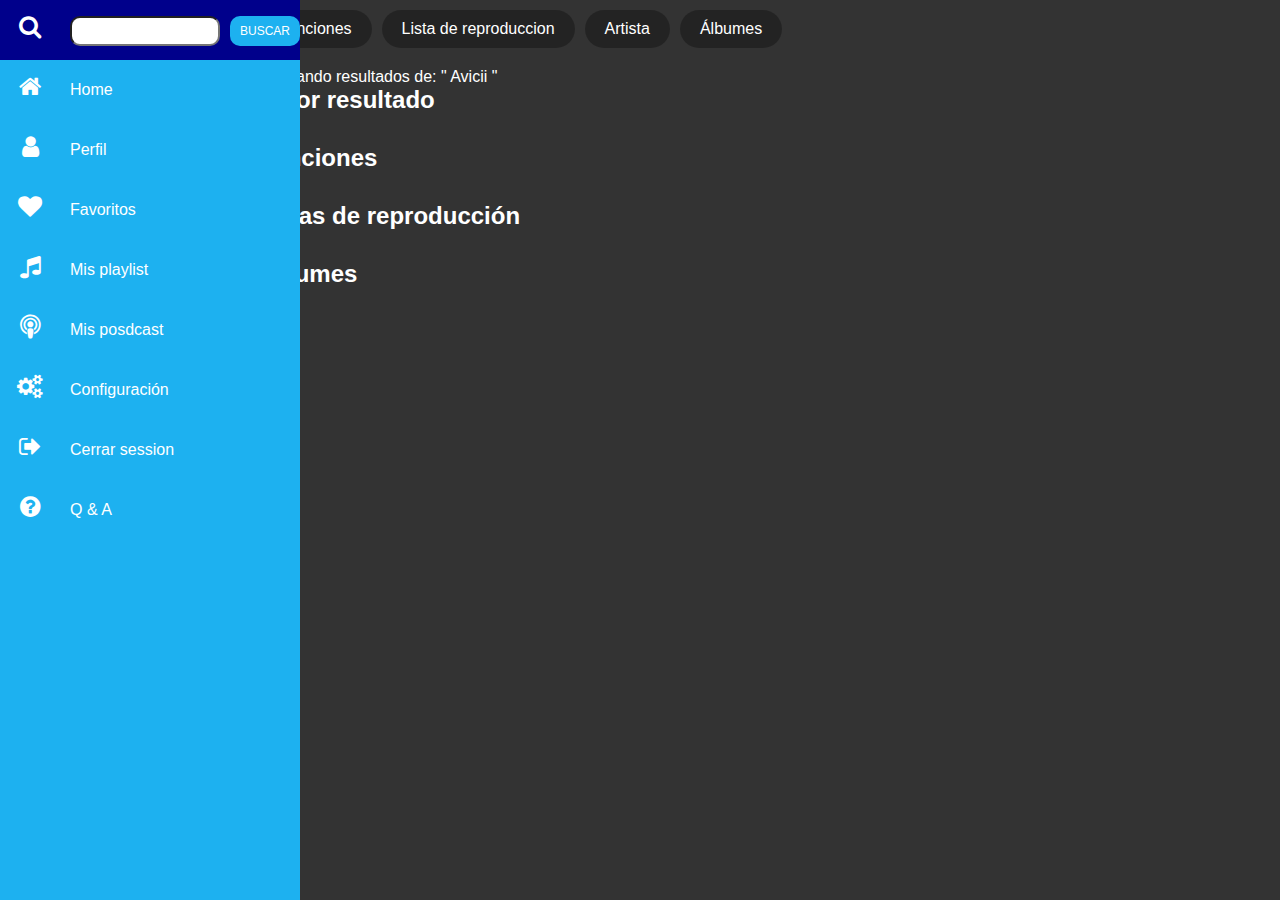
==== commit a3ea29d0: "animaciones a busquedas" ====
--- a/busquedas.html
+++ b/busquedas.html
@@ -6,8 +6,7 @@
     <meta name="viewport" content="width=device-width, initial-scale=1.0">
     <title>Busquedas</title>
     <!-- icon -->
-    <link rel="stylesheet" href="https://stackpath.bootstrapcdn.com/font-awesome/4.7.0/css/font-awesome.min.css"
-        integrity="sha384-wvfXpqpZZVQGK6TAh5PVlGOfQNHSoD2xbE+QkPxCAFlNEevoEH3Sl0sibVcOQVnN" crossorigin="anonymous">
+    <link rel="stylesheet" href="https://stackpath.bootstrapcdn.com/font-awesome/4.7.0/css/font-awesome.min.css" integrity="sha384-wvfXpqpZZVQGK6TAh5PVlGOfQNHSoD2xbE+QkPxCAFlNEevoEH3Sl0sibVcOQVnN" crossorigin="anonymous">
     <link rel="stylesheet" href="css/estilos.css">
 </head>
 
@@ -62,11 +61,11 @@
             <p class="filtro">Álbumes</p>
         </div>
         Mostrando resultados de: " Avicii "
-        <div class="cajas">
+        <div class="cajas
+        ">
             <h2>Mejor resultado</h2>
-            <div class="canciones">
-                <ul>
-
+            <div class="canciones hide">
+                <ul class="animacion">
                     <li class="listaR">
                         <img class="fotoArtista" src="img/avicip.jpg" alt="">
                         <p class="nombreCancion">Avicii</p>
@@ -79,196 +78,193 @@
                             </div>
                     </li>
                 </ul>
+                </div>
             </div>
-        </div>
-
-        <div class="cajas">
-            <h2>Canciones</h2>
-
-            <div class="canciones">
-                <ul>
-                    <li class="listaR">
-                        <img class="fotoLista" src="img/avici.jpg" alt="">
-                        <p class="nombreCancion">Wake me up</p>
-                        <p class="detalles">Avicii · True · 4:08</p>
-                        <div class="dropdown">
-                            <button class="dropbtn"><i class="fa fa-ellipsis-v" aria-hidden="true"></i></button>
-                            <div class="dropdown-content">
-                                <a href="#">Añadir a la cola</a>
-                                <a href="#">Agregar a playlist</a>
-
-                                <a href="#">Ir al artista</a>
-                                <a href="#">Ir al album</a>
-                                <a href="#">Compartir</a>
-                                <a href="#">Descargar</a>
+
+            <div class="cajas">
+                <h2>Canciones</h2>
+
+                <div class="canciones hide">
+                    <ul>
+                        <li class="listaR">
+                            <img class="fotoLista" src="img/avici.jpg" alt="">
+                            <p class="nombreCancion">Wake me up</p>
+                            <p class="detalles">Avicii · True · 4:08</p>
+                            <div class="dropdown">
+                                <button class="dropbtn"><i class="fa fa-ellipsis-v" aria-hidden="true"></i></button>
+                                <div class="dropdown-content">
+                                    <a href="#">Añadir a la cola</a>
+                                    <a href="#">Agregar a playlist</a>
+
+                                    <a href="#">Ir al artista</a>
+                                    <a href="#">Ir al album</a>
+                                    <a href="#">Compartir</a>
+                                    <a href="#">Descargar</a>
+                                </div>
+                        </li>
+                        <li class="listaR">
+                            <img class="fotoLista" src="img/gg.jpg" alt="">
+                            <p class="nombreCancion">The Nights</p>
+                            <p class="detalles">Avicii · The Days / Nights (EP) · 2:57
+                            </p>
+                            <div class="dropdown">
+                                <button class="dropbtn"><i class="fa fa-ellipsis-v" aria-hidden="true"></i></button>
+                                <div class="dropdown-content">
+                                    <a href="#">Añadir a la cola</a>
+                                    <a href="#">Agregar a playlist</a>
+
+                                    <a href="#">Ir al artista</a>
+                                    <a href="#">Ir al album</a>
+                                    <a href="#">Compartir</a>
+                                    <a href="#">Descargar</a>
+                                </div>
+                        </li>
+                        <li class="listaR">
+                            <img class="fotoLista" src="img/avici1.jpg" alt="">
+                            <p class="nombreCancion">For A Better Day</p>
+                            <p class="detalles">Avicii · Stories · 3:27
+                            </p>
+                            <div class="dropdown">
+                                <button class="dropbtn"><i class="fa fa-ellipsis-v" aria-hidden="true"></i></button>
+                                <div class="dropdown-content">
+                                    <a href="#">Añadir a la cola</a>
+                                    <a href="#">Agregar a playlist</a>
+
+                                    <a href="#">Ir al artista</a>
+                                    <a href="#">Ir al album</a>
+                                    <a href="#">Compartir</a>
+                                    <a href="#">Descargar</a>
+                                </div>
+                        </li>
+                        <li class="listaR">
+                            <img class="fotoLista" src="img/avici1.jpg" alt="">
+                            <p class="nombreCancion">Waiting For Love</p>
+                            <p class="detalles">Avicii · Stories · 3:51
+                            </p>
+                            <div class="dropdown">
+                                <button class="dropbtn"><i class="fa fa-ellipsis-v" aria-hidden="true"></i></button>
+                                <div class="dropdown-content">
+                                    <a href="#">Link 1</a>
+                                    <a href="#">Link 2</a>
+                                    <a href="#">Link 3</a>
+                                </div>
+                        </li>
+                    </ul>
+
+                    </div>
+                    </div>
+                    <div class="cajas">
+                        <h2>Listas de reproducción</h2>
+
+                        <div class="canciones hide">
+                            <ul>
+
+                                <li class="listaR" onclick="window.location='playlist.html';">
+                                    <img class="fotoRep" src="img/maxresdefault.jpg" alt="">
+                                    <p class="nombreCancion">Avicii playlist - BEST songs</p>
+                                    <p class="detalles">Lista de reproducción · Radio Golcack · 33 canciones</p>
+                                    <div class="dropdown">
+                                        <button class="dropbtn"><i class="fa fa-ellipsis-v" aria-hidden="true"></i></button>
+                                        <div class="dropdown-content">
+                                            <a href="#">Reproduccion aleatoria</a>
+                                            <a href="#">Agregar a lista de reproducción</a>
+                                            <a href="#">Quitar a lista de reproducción</a>
+                                            <a href="#">Eliminar de Favoritos</a>
+
+                                            <a href="#">Compartir</a>
+
+                                        </div>
+                                </li>
+                                <li class="listaR" onclick="window.location='playlist.html';">
+                                    <img class="fotoRep" src="img/1692566-avicii_edmsaucex-1524422120.jpg" alt="">
+                                    <p class="nombreCancion">Avicii Hits</p>
+                                    <p class="detalles">Lista de reproducción · Quique Garduno · 40 canciones
+                                    </p>
+                                    <div class="dropdown">
+                                        <button class="dropbtn"><i class="fa fa-ellipsis-v" aria-hidden="true"></i></button>
+                                        <div class="dropdown-content">
+                                            <a href="#">Link 1</a>
+                                            <a href="#">Link 2</a>
+                                            <a href="#">Link 3</a>
+                                        </div>
+                                </li>
+                                <li class="listaR" onclick="window.location='playlist.html';">
+                                    <img class="fotoRep" src="img/mix.jpg" alt="">
+                                    <p class="nombreCancion">Avicii Mix</p>
+                                    <p class="detalles">Lista de reproducción · arronb01 · 20 canciones
+                                    </p>
+                                    <div class="dropdown">
+                                        <button class="dropbtn"><i class="fa fa-ellipsis-v" aria-hidden="true"></i></button>
+                                        <div class="dropdown-content">
+                                            <a href="#">Link 1</a>
+                                            <a href="#">Link 2</a>
+                                            <a href="#">Link 3</a>
+                                        </div>
+                                </li>
+                            </ul>
+
                             </div>
-                    </li>
-                    <li class="listaR">
-                        <img class="fotoLista" src="img/gg.jpg" alt="">
-                        <p class="nombreCancion">The Nights</p>
-                        <p class="detalles">Avicii · The Days / Nights (EP) · 2:57
-                        </p>
-                        <div class="dropdown">
-                            <button class="dropbtn"><i class="fa fa-ellipsis-v" aria-hidden="true"></i></button>
-                            <div class="dropdown-content">
-                                <a href="#">Añadir a la cola</a>
-                                <a href="#">Agregar a playlist</a>
-
-                                <a href="#">Ir al artista</a>
-                                <a href="#">Ir al album</a>
-                                <a href="#">Compartir</a>
-                                <a href="#">Descargar</a>
                             </div>
-                    </li>
-                    <li class="listaR">
-                        <img class="fotoLista" src="img/avici1.jpg" alt="">
-                        <p class="nombreCancion">For A Better Day</p>
-                        <p class="detalles">Avicii · Stories · 3:27
-                        </p>
-                        <div class="dropdown">
-                            <button class="dropbtn"><i class="fa fa-ellipsis-v" aria-hidden="true"></i></button>
-                            <div class="dropdown-content">
-                                <a href="#">Añadir a la cola</a>
-                                <a href="#">Agregar a playlist</a>
-
-                                <a href="#">Ir al artista</a>
-                                <a href="#">Ir al album</a>
-                                <a href="#">Compartir</a>
-                                <a href="#">Descargar</a>
-                            </div>
-                    </li>
-                    <li class="listaR">
-                        <img class="fotoLista" src="img/avici1.jpg" alt="">
-                        <p class="nombreCancion">Waiting For Love</p>
-                        <p class="detalles">Avicii · Stories · 3:51
-                        </p>
-                        <div class="dropdown">
-                            <button class="dropbtn"><i class="fa fa-ellipsis-v" aria-hidden="true"></i></button>
-                            <div class="dropdown-content">
-                                <a href="#">Link 1</a>
-                                <a href="#">Link 2</a>
-                                <a href="#">Link 3</a>
-                            </div>
-                    </li>
-                </ul>
-
-            </div>
-        </div>
-        <div class="cajas">
-            <h2>Listas de reproducción</h2>
-
-            <div class="canciones">
-                <ul>
-
-                    <li class="listaR">
-                        <img class="fotoRep" src="img/maxresdefault.jpg" alt="">
-                        <p class="nombreCancion">Avicii playlist - BEST songs</p>
-                        <p class="detalles">Lista de reproducción · Radio Golcack · 33 canciones</p>
-                        <div class="dropdown">
-                            <button class="dropbtn"><i class="fa fa-ellipsis-v" aria-hidden="true"></i></button>
-                            <div class="dropdown-content">
-                                <a href="#">Reproduccion aleatoria</a>
-                                <a href="#">Agregar a lista de reproducción</a>
-                                <a href="#">Quitar a lista de reproducción</a>
-                                <a href="#">Eliminar de Favoritos</a>
-
-                                <a href="#">Compartir</a>
-
-                            </div>
-                    </li>
-                    <li class="listaR">
-                        <img class="fotoRep" src="img/1692566-avicii_edmsaucex-1524422120.jpg" alt="">
-                        <p class="nombreCancion">Avicii Hits</p>
-                        <p class="detalles">Lista de reproducción · Quique Garduno · 40 canciones
-                        </p>
-                        <div class="dropdown">
-                            <button class="dropbtn"><i class="fa fa-ellipsis-v" aria-hidden="true"></i></button>
-                            <div class="dropdown-content">
-                                <a href="#">Link 1</a>
-                                <a href="#">Link 2</a>
-                                <a href="#">Link 3</a>
-                            </div>
-                    </li>
-                    <li class="listaR">
-                        <img class="fotoRep" src="img/mix.jpg" alt="">
-                        <p class="nombreCancion">Avicii Mix</p>
-                        <p class="detalles">Lista de reproducción · arronb01 · 20 canciones
-                        </p>
-                        <div class="dropdown">
-                            <button class="dropbtn"><i class="fa fa-ellipsis-v" aria-hidden="true"></i></button>
-                            <div class="dropdown-content">
-                                <a href="#">Link 1</a>
-                                <a href="#">Link 2</a>
-                                <a href="#">Link 3</a>
-                            </div>
-                    </li>
-                </ul>
-
-            </div>
-        </div>
-        <div class="cajas">
-            <h2>Álbumes</h2>
-
-            <div class="canciones">
-                <ul>
-
-                    <li class="listaR">
-                        <img class="fotoLista" src="img/avici1.jpg" alt="">
-                        <p class="nombreCancion">Stories</p>
-                        <p class="detalles">Álbum · Avicii ·2015</p>
-                        <div class="dropdown">
-                            <button class="dropbtn"><i class="fa fa-ellipsis-v" aria-hidden="true"></i></button>
-                            <div class="dropdown-content">
-                                <a href="#">Reproduccion aleatoria</a>
-                                <a href="#">Agregar album a la biblioteca</a>
-                                <a href="#">Eliminar de Favoritos</a>
-                                <a href="#">Ir al Artista</a>
-                                <a href="#">Compartir</a>
-                            </div>
-                    </li>
-                    <li class="listaR">
-                        <img class="fotoLista" src="img/tim.jpg" alt="">
-                        <p class="nombreCancion">TIM</p>
-                        <p class="detalles">Álbum · Avicii ·2019
-                        </p>
-                        <div class="dropdown">
-                            <button class="dropbtn"><i class="fa fa-ellipsis-v" aria-hidden="true"></i></button>
-                            <div class="dropdown-content">
-                                <a href="#">Link 1</a>
-                                <a href="#">Link 2</a>
-                                <a href="#">Link 3</a>
-                            </div>
-                    </li>
-                    <li class="listaR">
-                        <img class="fotoLista" src="img/unnamed.jpg" alt="">
-                        <p class="nombreCancion">
-                            AVĪCI (01)</p>
-                        <p class="detalles">Álbum · Avicii ·2017
-                        </p>
-                        <div class="dropdown">
-                            <button class="dropbtn"><i class="fa fa-ellipsis-v" aria-hidden="true"></i></button>
-                            <div class="dropdown-content">
-                                <a href="#">Link 1</a>
-                                <a href="#">Link 2</a>
-                                <a href="#">Link 3</a>
-                            </div>
-                    </li>
-                </ul>
-
-            </div>
-        </div>
-    </div>
-    <!-- bootstrap -->
-    <script src="https://code.jquery.com/jquery-3.3.1.slim.min.js"
-        integrity="sha384-q8i/X+965DzO0rT7abK41JStQIAqVgRVzpbzo5smXKp4YfRvH+8abtTE1Pi6jizo" crossorigin="anonymous">
-    </script>
-    <script src="https://cdnjs.cloudflare.com/ajax/libs/popper.js/1.14.7/umd/popper.min.js"
-        integrity="sha384-UO2eT0CpHqdSJQ6hJty5KVphtPhzWj9WO1clHTMGa3JDZwrnQq4sF86dIHNDz0W1" crossorigin="anonymous">
-    </script>
-    <script src="https://stackpath.bootstrapcdn.com/bootstrap/4.3.1/js/bootstrap.min.js"
-        integrity="sha384-JjSmVgyd0p3pXB1rRibZUAYoIIy6OrQ6VrjIEaFf/nJGzIxFDsf4x0xIM+B07jRM" crossorigin="anonymous">
-    </script>
-
+                            <div class="cajas">
+                                <h2>Álbumes</h2>
+
+                                <div class="canciones hide">
+                                    <ul>
+
+                                        <li class="listaR">
+                                            <img class="fotoLista" src="img/avici1.jpg" alt="">
+                                            <p class="nombreCancion">Stories</p>
+                                            <p class="detalles">Álbum · Avicii ·2015</p>
+                                            <div class="dropdown">
+                                                <button class="dropbtn"><i class="fa fa-ellipsis-v" aria-hidden="true"></i></button>
+                                                <div class="dropdown-content">
+                                                    <a href="#">Reproduccion aleatoria</a>
+                                                    <a href="#">Agregar album a la biblioteca</a>
+                                                    <a href="#">Eliminar de Favoritos</a>
+                                                    <a href="#">Ir al Artista</a>
+                                                    <a href="#">Compartir</a>
+                                                </div>
+                                        </li>
+                                        <li class="listaR">
+                                            <img class="fotoLista" src="img/tim.jpg" alt="">
+                                            <p class="nombreCancion">TIM</p>
+                                            <p class="detalles">Álbum · Avicii ·2019
+                                            </p>
+                                            <div class="dropdown">
+                                                <button class="dropbtn"><i class="fa fa-ellipsis-v" aria-hidden="true"></i></button>
+                                                <div class="dropdown-content">
+                                                    <a href="#">Link 1</a>
+                                                    <a href="#">Link 2</a>
+                                                    <a href="#">Link 3</a>
+                                                </div>
+                                        </li>
+                                        <li class="listaR">
+                                            <img class="fotoLista" src="img/unnamed.jpg" alt="">
+                                            <p class="nombreCancion">
+                                                AVĪCI (01)</p>
+                                            <p class="detalles">Álbum · Avicii ·2017
+                                            </p>
+                                            <div class="dropdown">
+                                                <button class="dropbtn"><i class="fa fa-ellipsis-v" aria-hidden="true"></i></button>
+                                                <div class="dropdown-content">
+                                                    <a href="#">Link 1</a>
+                                                    <a href="#">Link 2</a>
+                                                    <a href="#">Link 3</a>
+                                                </div>
+                                        </li>
+                                    </ul>
+
+                                    </div>
+                                    </div>
+                                    </div>
+                                    <!-- bootstrap -->
+                                    <script src="https://code.jquery.com/jquery-3.3.1.slim.min.js" integrity="sha384-q8i/X+965DzO0rT7abK41JStQIAqVgRVzpbzo5smXKp4YfRvH+8abtTE1Pi6jizo" crossorigin="anonymous">
+                                    </script>
+                                    <script src="https://cdnjs.cloudflare.com/ajax/libs/popper.js/1.14.7/umd/popper.min.js" integrity="sha384-UO2eT0CpHqdSJQ6hJty5KVphtPhzWj9WO1clHTMGa3JDZwrnQq4sF86dIHNDz0W1" crossorigin="anonymous">
+                                    </script>
+                                    <script src="https://stackpath.bootstrapcdn.com/bootstrap/4.3.1/js/bootstrap.min.js" integrity="sha384-JjSmVgyd0p3pXB1rRibZUAYoIIy6OrQ6VrjIEaFf/nJGzIxFDsf4x0xIM+B07jRM" crossorigin="anonymous">
+                                    </script>
+                                    <script src="js/script.js"></script>
 </body>
 
 </html>--- a/css/estilos.css
+++ b/css/estilos.css
@@ -22,11 +22,20 @@
 }
 
 button {
+    position: relative;
+    display: inline-block;
+    width: 200px;
+    padding: 15px 30px;
+    color: white;
+    text-transform: uppercase;
+    /* letter-spacing: 4px; */
+    text-decoration: none;
+    text-align: center;
+    font-size: 12px;
     border-radius: 20px;
-    background-color: #1db1f0;
-    padding: 5px;
-    padding-left: 10px;
-    padding-right: 10px;
+    background: #2196f3;
+    border: none;
+    margin-top: 20px;
 }
 
 
@@ -35,10 +44,39 @@
 div.contenedor {
     display: grid;
     grid-template-columns: 65% 30%;
-    grid-template-rows: 45%;
+    grid-template-rows: 35% 60%;
     grid-column-gap: 60px;
-    grid-row-gap: 30px;
+    grid-row-gap: 60px;
     grid-template-areas: "carousel propaganda""explorar propaganda";
+}
+
+#c1 {
+    border-bottom: 3px solid #1db1f0;
+}
+
+.tipos {
+    margin-top: 10px;
+    margin-bottom: 10px;
+    display: grid;
+    grid-template-columns: 20% 23% 23% 23% 23%;
+    grid-area: tipos;
+    /* overflow: auto; */
+}
+
+.tipo {
+    width: auto;
+    height: 58px;
+    margin: 3px;
+    text-align: center;
+    align-items: center;
+}
+
+.tipo.tipoA {
+    padding-top: 15px;
+}
+
+.tipo:hover {
+    background-color: rgba(255, 255, 255, 0.2);
 }
 
 
@@ -201,6 +239,7 @@
     background: #1db1f0;
     cursor: pointer;
     z-index: 1;
+    visibility: hidden;
 }
 
 .toggle.active {
@@ -239,7 +278,6 @@
     .navigation {
         left: -60px;
     }
-
     .navigation.active {
         left: 0px;
         width: 100%;
@@ -311,10 +349,12 @@
     margin-left: 20px;
     margin-right: 20px;
     font-size: 25px;
+    padding-bottom: 15px;
 }
 
 .reproductor .player i.fa-play-circle-o {
     font-size: 40px;
+    padding-top: 7px;
 }
 
 
@@ -342,7 +382,7 @@
     display: grid;
     align-items: center;
     justify-items: start;
-    grid-template-columns: 6% 10% 5% 5% 10% 20% 10% 15% 5%;
+    grid-template-columns: 6% 10% 5% 5% 9% 20% 10% 15% 10%;
     grid-template-rows: auto;
     grid-column-gap: 20px;
     grid-template-areas: "fotoR cancion type heart opciones player star volume playlist""fotoR artista type heart opciones player star volume playlist"
@@ -565,7 +605,6 @@
 }
 
 ul.acordeon div.cont:hover {
-    box-shadow: 0 0 5px #e2dcdd, 0 0 100px #b8a8ad, 0 0 10px #d17191;
     transform-style: preserve-3d;
     transform: scale(1.06);
     width: auto;
@@ -577,6 +616,7 @@
 
 .cards {
     margin-top: 50px;
+    padding-left: 7%;
     display: grid;
     grid-template-columns: 25% 25% 25% 25%;
     grid-template-rows: auto;
@@ -595,6 +635,8 @@
     border-radius: 30px;
     background-color: #1DB1F0;
 }
+
+.card button {}
 
 .card .price {
     margin-top: 10px;
@@ -640,62 +682,31 @@
 
 /* PLAYLIST */
 
-.titulo {
-    grid-area: titulo;
-}
-
-.c1 {
-    grid-area: sub1;
-    border-bottom: 3px solid #1db1f0;
-}
-
-.c1 p {
-    margin: 0;
-    padding: 0;
-}
-
-.c2 {
-    grid-area: sub2;
-
-}
-
-.c3 {
-    grid-area: sub3;
-}
-
-.c4 {
-    grid-area: sub4;
-}
-
-.titulo,
-.c1,
-.c2,
-.c3,
-.c4 {
-    margin-top: 20px;
-}
-
-.c1:hover,
-.c2:hover,
-.c3:hover,
-.c4:hover {
-    background-color: rgba(255, 255, 255, 0.3);
-
+.cancion {
+    grid-area: cancion;
+    padding-top: 10px;
+}
+
+.playlists {
+    grid-area: playlists;
+    text-align: left;
 }
 
 div.explorar {
     margin: 0;
     padding: 0;
-    margin-top: 10px;
+    margin-top: 5px;
     margin-left: 90px;
     width: 750px;
     height: 360px;
     display: grid;
-    grid-template-columns: 25% 25% 25% 25%;
-    grid-template-rows: auto;
-    grid-template-areas: "sub1 sub2 sub3 sub4""c c c c";
+    grid-template-columns: 90%;
+    grid-template-rows: max-content;
+    grid-column-gap: 10px;
+    /* grid-template-areas: "titulo sub1 sub2 sub3 sub4""foto playlists playlists playlists playlists"; */
+    grid-template-areas: "tipos" "cajas";
     background-color: rgba(33, 33, 33, 0.5);
-    text-align: center;
+    /* text-align: center; */
     grid-area: explorar;
 }
 
@@ -707,13 +718,13 @@
 
 
 /* Playlist */
+
 .container {
     display: grid;
     grid-template-columns: 2;
     grid-template-rows: 20%;
     justify-items: stretch;
-    grid-template-areas: "a b"
-        "c c";
+    grid-template-areas: "a b" "c c";
 }
 
 .top-left {
@@ -730,7 +741,6 @@
     margin-left: 0px;
     width: 234px;
     height: 30px;
-
 }
 
 .dropdown-menu {
@@ -772,7 +782,6 @@
 .playlist-icons>i {
     color: #828282;
 }
-
 
 .play-hide {
     position: absolute;
@@ -823,7 +832,6 @@
     width: 35%;
     color: #BDBDBD;
 }
-
 
 .comentarios {
     margin-top: 35px;
@@ -958,12 +966,72 @@
 }
 
 .cajas {
-    margin-top: 30px;
+    margin-bottom: 30px;
 }
 
 .resultados {
-
     margin-left: 20%;
+}
+
+
+/* Animaciones */
+
+.canciones.show {
+    animation: show_slide 5s ease forwards;
+}
+
+.canciones.hide {
+    display: none;
+}
+
+@keyframes show_slide {
+    0% {
+        transform: translateX(100%);
+    }
+    40% {
+        transform: translateX(-10%);
+    }
+    80% {
+        transform: translateX(0%);
+    }
+    100% {
+        transform: translateX(0px);
+    }
+}
+
+
+/* Explorar */
+
+.cancionX {
+    /* margin-top: 30px; */
+    background-color: rgba(0, 0, 0, 0.3);
+    width: 100%;
+    height: 250px;
+    margin-left: 20px;
+    overflow: auto;
+}
+
+.cancionX ul {
+    height: 200px;
+}
+
+.cancionX .listaR {
+    /* margin: 0; */
+    height: 60px;
+    font-size: 15px;
+    /* line-height: 10px; */
+}
+
+.cancionX .listaR .nombreCancion {
+    margin: 0;
+}
+
+.cancionX .fotoLista {
+    /* margin: 10px; */
+    padding: 0;
+    width: 40px;
+    height: 40px;
+    grid-area: fotoLista;
 }
 
 .canciones {
@@ -1056,6 +1124,8 @@
     font-size: 16px;
     border: none;
     cursor: pointer;
+    width: max-content;
+    margin: 0;
 }
 
 .dropdown,
@@ -1108,82 +1178,68 @@
     .toggle {
         position: absolute;
         top: 0;
-
         width: 100%;
         height: 60px;
         background: #1db1f0;
         cursor: pointer;
         z-index: 1;
     }
-
-
     /* NAV */
     /* Playist */
     .playlists .icon {
         visibility: hidden;
     }
-
-    .c1,
-    .c2,
-    .c3,
-    .c4 {
-        visibility: hidden;
-    }
-
     div.explorar {
         width: auto;
-        height: auto;
+        height: max-content;
         display: grid;
-        grid-template-columns: 95%;
+        grid-template-columns: 100%;
         grid-template-rows: auto;
         grid-template-areas: "titulo""foto""playlists";
         background-color: rgba(33, 33, 33, 0.3);
         margin: 10px;
         text-align: center;
     }
-
     .col1 img {
         margin-top: 20px;
         width: 170px;
         height: 170px;
     }
-
     .col2 {
         margin: 0;
         padding: 0;
     }
-
     div.container {
         margin: 0;
         grid-template-columns: 100%;
-        grid-template-rows: auto;
-        grid-template-areas: "a""c""b";
+        grid-template-rows: max-content;
+        grid-template-areas: "a" "c" "b";
         font-size: 15px;
     }
-
     .top-left {
         padding-top: 80px;
         padding-bottom: 20px;
     }
-
     .top-left p {
         padding: 0;
         margin: 0;
     }
-
     .song-list {
         margin: 0;
         padding: 0;
     }
-
+    .propaganda {
+        visibility: hidden;
+    }
     /* HOME */
-    .contenedor {
+    div.contenedor {
+        width: 100%;
+        padding-top: 100px;
         display: grid;
-        grid-template-columns: 95%;
+        grid-template-columns: 100%;
         grid-template-rows: auto;
-        grid-template-areas: "carousel""explorar""propaganda";
-    }
-
+        grid-template-areas: "carousel" "explorar";
+    }
     /* Carousel */
     .carouselExampleIndicators,
     .carousel-inner,
@@ -1191,24 +1247,37 @@
         margin: 0;
         width: 100%;
     }
-
+    .explorar .tipos {
+        width: 100%;
+        /* visibility: visible; */
+        /* height: 100%; */
+        overflow: auto;
+    }
+    .cajas {
+        width: 100%;
+        margin: 0;
+        padding: 0;
+    }
+    .cancionX {
+        margin: 0;
+    }
     /* PLANES */
     div.cards {
-        margin-left: 50px;
+        margin: 0;
+        margin: 10px;
+        padding-left: 10px;
         width: auto;
         height: auto;
         display: grid;
-        grid-template-columns: 90%;
+        grid-template-columns: 100%;
         grid-template-rows: auto;
         grid-template-areas: "card4""card3""card2""card1";
     }
-
     div.card {
         height: auto;
         margin: 10px;
         padding: 5px;
     }
-
     /* Q & A */
     div.acordeon {
         padding-top: 70px;
@@ -1217,19 +1286,16 @@
         padding-right: 5%;
         font-size: 15px;
     }
-
     div.acordeon li {
         padding: 8px;
         height: auto;
         text-align: start;
         font-size: 15px;
     }
-
     ul.acordeon div.cont {
         padding: 0;
         margin: 5px;
     }
-
     /* FORMULARIOS, Registrar */
     .form {
         padding: 0;
@@ -1238,11 +1304,9 @@
         height: auto;
         width: auto;
     }
-
     div.input {
         margin-top: 20px;
     }
-
     div.input input#texto1,
     div.input input#texto2,
     div.input input#texto3 {
@@ -1250,47 +1314,64 @@
         width: 310px;
         margin-top: 5px;
     }
-
     /* BUSQUEDAS */
     .filtros {
         overflow: auto;
     }
-
     .filtro {
         font-size: 15px;
     }
-
     .resultados {
         margin: 10px;
         margin-bottom: 80px;
     }
-
     .canciones {
         width: 100%;
     }
-
     .fotoLista,
     .fotoArtista {
         width: 50px;
         height: 50px;
     }
-
     .fotoRep {
         height: 40px;
         width: 50px;
     }
-
     li.listaR {
         font-size: 15px;
         grid-template-columns: 15% 75% 10%;
     }
-
     .detalles,
     .nombreCancion {
         margin-left: 10px;
     }
-
     h1 {
         padding-top: 100px;
     }
+    .toggle {
+        visibility: visible;
+    }
+    /* reproductor de musica */
+    .reproductor {
+        grid-template-columns: 30% 40% 30%;
+        grid-template-rows: auto;
+        grid-column-gap: 20px;
+        grid-template-areas: " cancion  player playlist"" artista  player playlist"
+    }
+    .reproductor .cancion {
+        margin-top: 5px;
+        margin-left: 10px;
+    }
+    .reproductor .artista {
+        margin-left: 10px;
+    }
+    .reproductor .player i.fa-step-backward,
+    .reproductor .player i.fa-step-forward {
+        margin-left: 10px;
+        margin-right: 10px;
+        font-size: 20px;
+    }
+    .reproductor .player i.fa-play-circle-o {
+        font-size: 30px;
+    }
 }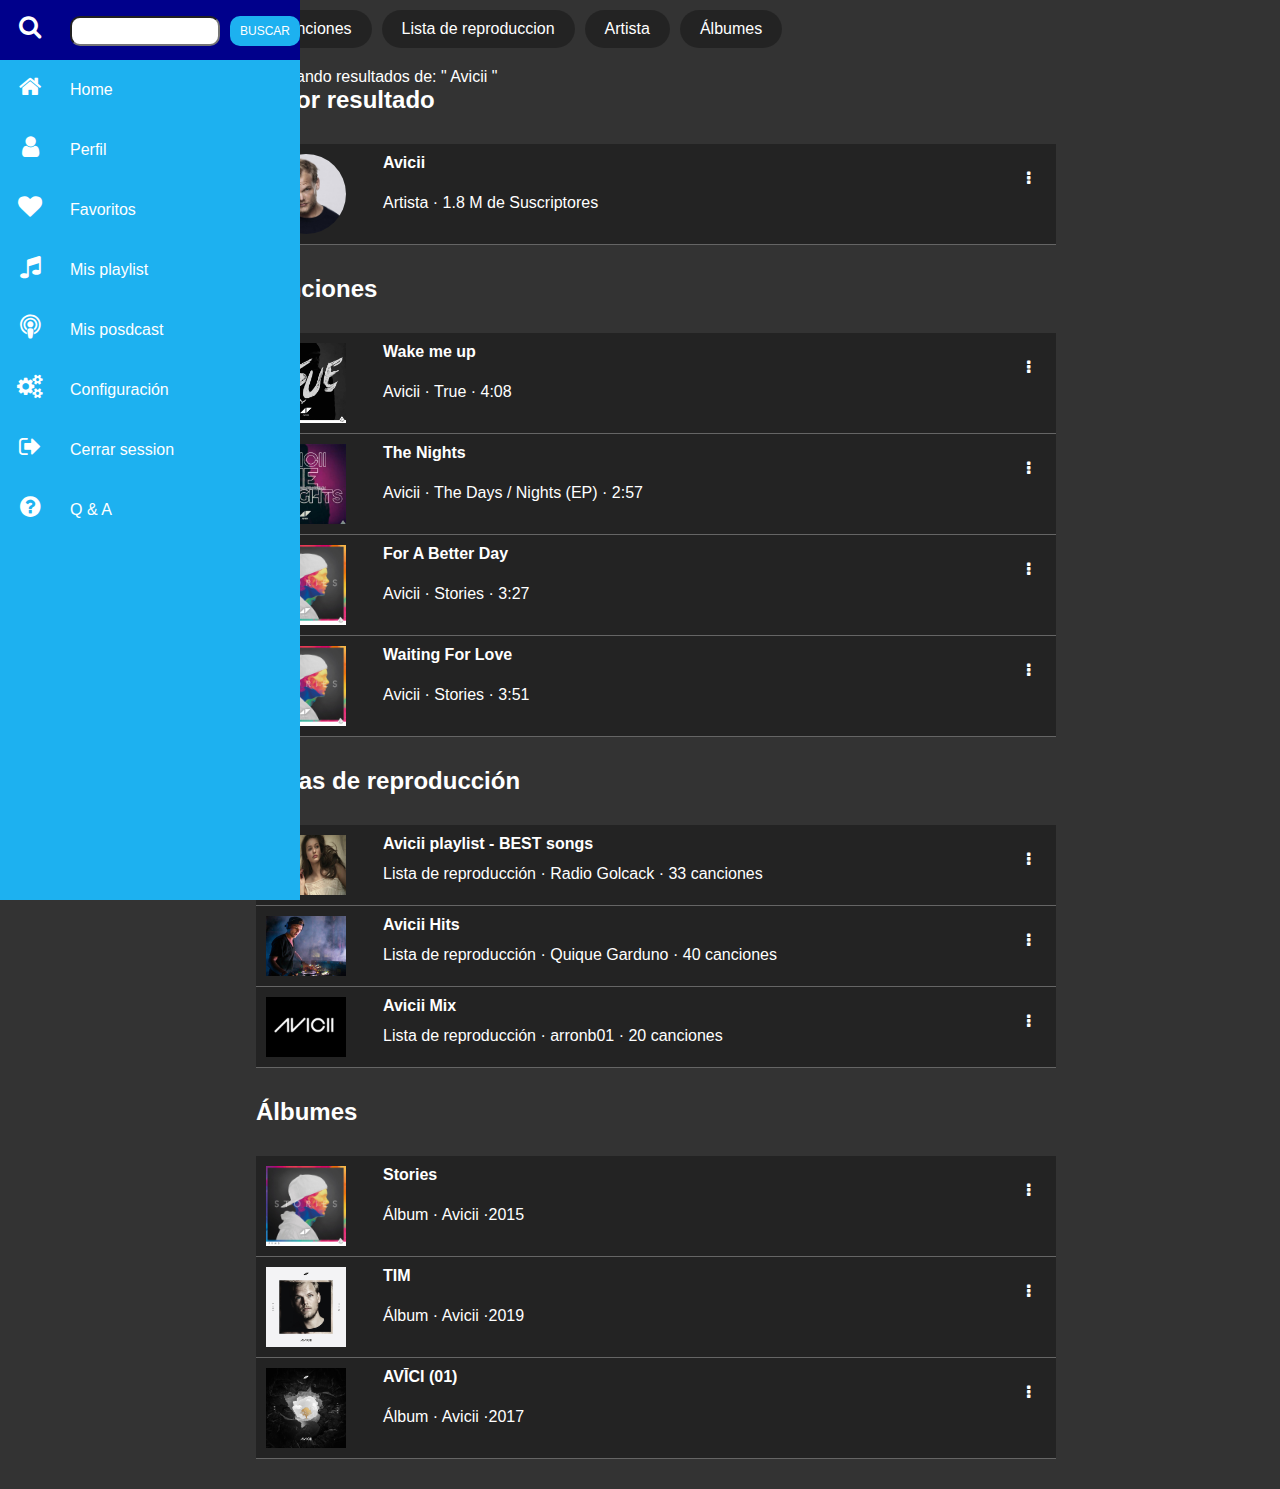
==== commit 82f3363c: "animaciones" ====
--- a/busquedas.html
+++ b/busquedas.html
@@ -64,7 +64,7 @@
         <div class="cajas
         ">
             <h2>Mejor resultado</h2>
-            <div class="canciones hide">
+            <div class="canciones">
                 <ul class="animacion">
                     <li class="listaR">
                         <img class="fotoArtista" src="img/avicip.jpg" alt="">
@@ -84,7 +84,7 @@
             <div class="cajas">
                 <h2>Canciones</h2>
 
-                <div class="canciones hide">
+                <div class="canciones">
                     <ul>
                         <li class="listaR">
                             <img class="fotoLista" src="img/avici.jpg" alt="">
@@ -156,7 +156,7 @@
                     <div class="cajas">
                         <h2>Listas de reproducción</h2>
 
-                        <div class="canciones hide">
+                        <div class="canciones">
                             <ul>
 
                                 <li class="listaR" onclick="window.location='playlist.html';">
@@ -208,7 +208,7 @@
                             <div class="cajas">
                                 <h2>Álbumes</h2>
 
-                                <div class="canciones hide">
+                                <div class="canciones">
                                     <ul>
 
                                         <li class="listaR">
--- a/css/estilos.css
+++ b/css/estilos.css
@@ -976,11 +976,11 @@
 
 /* Animaciones */
 
-.canciones.show {
-    animation: show_slide 5s ease forwards;
-}
-
-.canciones.hide {
+.listaR.show {
+    animation: float 2s ease forwards;
+}
+
+.listaR.hide {
     display: none;
 }
 
@@ -996,6 +996,76 @@
     }
     100% {
         transform: translateX(0px);
+    }
+}
+
+
+/* .cancionX .listaR.show {
+    animation: show_slidex 5s ease forwards;
+}
+
+.cancionX .listaR.hide {
+    display: none;
+}
+
+@keyframes show_slidex {
+    0% {
+        transform: translateX(0%);
+    }
+    40% {
+        transform: translateX(10%);
+    }
+    80% {
+        transform: translateX(-20px);
+    }
+    100% {
+        transform: translateX(0%);
+    }
+} */
+
+.propaganda {
+    animation: flip 5s ease backwards;
+    /* animation: show_pro 5s ease backwards; */
+}
+
+@keyframes flip {
+    from {
+        transform: rotateY(0deg);
+    }
+    to {
+        transform: rotateY(360deg);
+    }
+}
+
+@keyframes show_pro {
+    0% {
+        transform: translateX(100%);
+    }
+    40% {
+        transform: translateX(-10%);
+        transform: translatey(-10%);
+    }
+    80% {
+        transform: translateX(0%);
+    }
+    100% {
+        transform: translateX(0px);
+    }
+}
+
+@keyframes float {
+    0% {
+        box-shadow: 0 5px 15px 0px rgba(0, 0, 0, 0.9);
+        transform: translatey(0px);
+    }
+    50% {
+        box-shadow: 0 25px 15px 0px rgba(0, 0, 0, 0.2);
+        transform: translatey(-15px);
+        transform: translateX(10px);
+    }
+    100% {
+        box-shadow: 0 5px 15px 0px rgba(0, 0, 0, 0.9);
+        transform: translatey(0px);
     }
 }
 
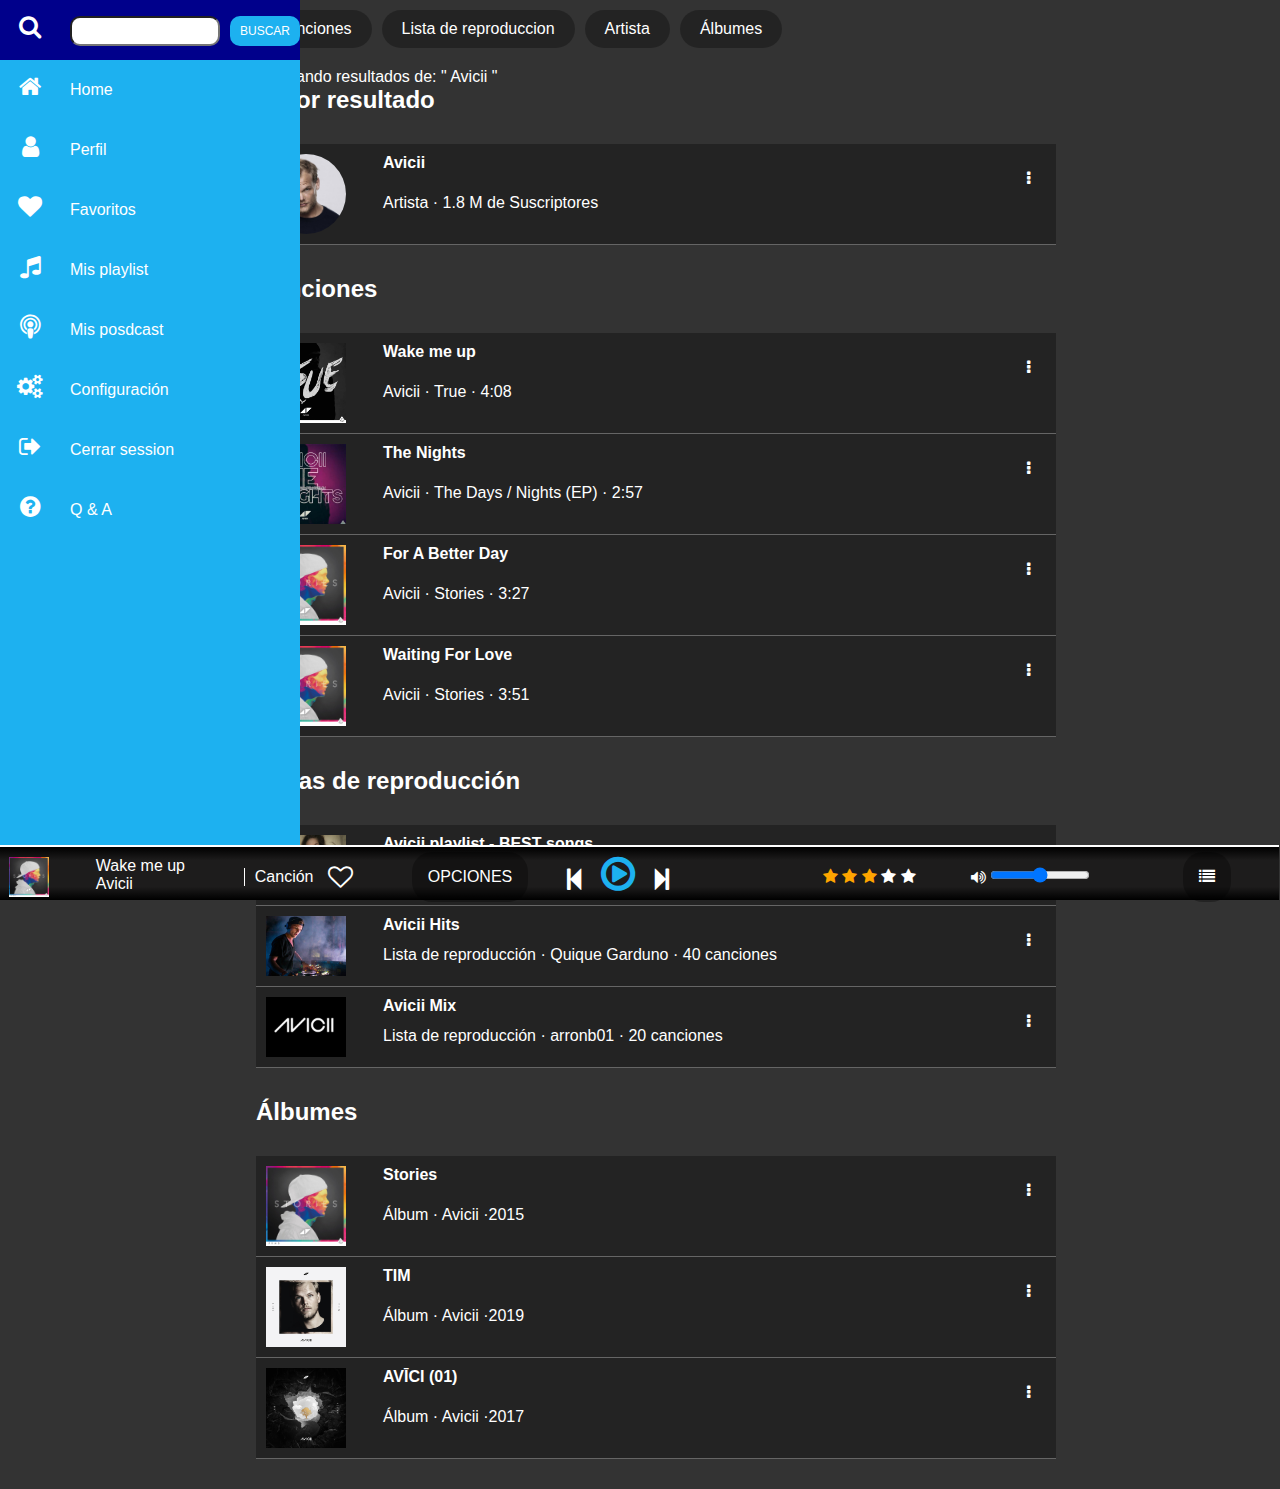
==== commit dc5e07e6: "added reproductor" ====
--- a/busquedas.html
+++ b/busquedas.html
@@ -6,7 +6,8 @@
     <meta name="viewport" content="width=device-width, initial-scale=1.0">
     <title>Busquedas</title>
     <!-- icon -->
-    <link rel="stylesheet" href="https://stackpath.bootstrapcdn.com/font-awesome/4.7.0/css/font-awesome.min.css" integrity="sha384-wvfXpqpZZVQGK6TAh5PVlGOfQNHSoD2xbE+QkPxCAFlNEevoEH3Sl0sibVcOQVnN" crossorigin="anonymous">
+    <link rel="stylesheet" href="https://stackpath.bootstrapcdn.com/font-awesome/4.7.0/css/font-awesome.min.css"
+        integrity="sha384-wvfXpqpZZVQGK6TAh5PVlGOfQNHSoD2xbE+QkPxCAFlNEevoEH3Sl0sibVcOQVnN" crossorigin="anonymous">
     <link rel="stylesheet" href="css/estilos.css">
 </head>
 
@@ -78,193 +79,241 @@
                             </div>
                     </li>
                 </ul>
+            </div>
+        </div>
+
+        <div class="cajas">
+            <h2>Canciones</h2>
+
+            <div class="canciones">
+                <ul>
+                    <li class="listaR">
+                        <img class="fotoLista" src="img/avici.jpg" alt="">
+                        <p class="nombreCancion">Wake me up</p>
+                        <p class="detalles">Avicii · True · 4:08</p>
+                        <div class="dropdown">
+                            <button class="dropbtn"><i class="fa fa-ellipsis-v" aria-hidden="true"></i></button>
+                            <div class="dropdown-content">
+                                <a href="#">Añadir a la cola</a>
+                                <a href="#">Agregar a playlist</a>
+
+                                <a href="#">Ir al artista</a>
+                                <a href="#">Ir al album</a>
+                                <a href="#">Compartir</a>
+                                <a href="#">Descargar</a>
+                            </div>
+                    </li>
+                    <li class="listaR">
+                        <img class="fotoLista" src="img/gg.jpg" alt="">
+                        <p class="nombreCancion">The Nights</p>
+                        <p class="detalles">Avicii · The Days / Nights (EP) · 2:57
+                        </p>
+                        <div class="dropdown">
+                            <button class="dropbtn"><i class="fa fa-ellipsis-v" aria-hidden="true"></i></button>
+                            <div class="dropdown-content">
+                                <a href="#">Añadir a la cola</a>
+                                <a href="#">Agregar a playlist</a>
+
+                                <a href="#">Ir al artista</a>
+                                <a href="#">Ir al album</a>
+                                <a href="#">Compartir</a>
+                                <a href="#">Descargar</a>
+                            </div>
+                    </li>
+                    <li class="listaR">
+                        <img class="fotoLista" src="img/avici1.jpg" alt="">
+                        <p class="nombreCancion">For A Better Day</p>
+                        <p class="detalles">Avicii · Stories · 3:27
+                        </p>
+                        <div class="dropdown">
+                            <button class="dropbtn"><i class="fa fa-ellipsis-v" aria-hidden="true"></i></button>
+                            <div class="dropdown-content">
+                                <a href="#">Añadir a la cola</a>
+                                <a href="#">Agregar a playlist</a>
+
+                                <a href="#">Ir al artista</a>
+                                <a href="#">Ir al album</a>
+                                <a href="#">Compartir</a>
+                                <a href="#">Descargar</a>
+                            </div>
+                    </li>
+                    <li class="listaR">
+                        <img class="fotoLista" src="img/avici1.jpg" alt="">
+                        <p class="nombreCancion">Waiting For Love</p>
+                        <p class="detalles">Avicii · Stories · 3:51
+                        </p>
+                        <div class="dropdown">
+                            <button class="dropbtn"><i class="fa fa-ellipsis-v" aria-hidden="true"></i></button>
+                            <div class="dropdown-content">
+                                <a href="#">Link 1</a>
+                                <a href="#">Link 2</a>
+                                <a href="#">Link 3</a>
+                            </div>
+                    </li>
+                </ul>
+
+            </div>
+        </div>
+        <div class="cajas">
+            <h2>Listas de reproducción</h2>
+
+            <div class="canciones">
+                <ul>
+
+                    <li class="listaR" onclick="window.location='playlist.html';">
+                        <img class="fotoRep" src="img/maxresdefault.jpg" alt="">
+                        <p class="nombreCancion">Avicii playlist - BEST songs</p>
+                        <p class="detalles">Lista de reproducción · Radio Golcack · 33 canciones</p>
+                        <div class="dropdown">
+                            <button class="dropbtn"><i class="fa fa-ellipsis-v" aria-hidden="true"></i></button>
+                            <div class="dropdown-content">
+                                <a href="#">Reproduccion aleatoria</a>
+                                <a href="#">Agregar a lista de reproducción</a>
+                                <a href="#">Quitar a lista de reproducción</a>
+                                <a href="#">Eliminar de Favoritos</a>
+
+                                <a href="#">Compartir</a>
+
+                            </div>
+                    </li>
+                    <li class="listaR" onclick="window.location='playlist.html';">
+                        <img class="fotoRep" src="img/1692566-avicii_edmsaucex-1524422120.jpg" alt="">
+                        <p class="nombreCancion">Avicii Hits</p>
+                        <p class="detalles">Lista de reproducción · Quique Garduno · 40 canciones
+                        </p>
+                        <div class="dropdown">
+                            <button class="dropbtn"><i class="fa fa-ellipsis-v" aria-hidden="true"></i></button>
+                            <div class="dropdown-content">
+                                <a href="#">Link 1</a>
+                                <a href="#">Link 2</a>
+                                <a href="#">Link 3</a>
+                            </div>
+                    </li>
+                    <li class="listaR" onclick="window.location='playlist.html';">
+                        <img class="fotoRep" src="img/mix.jpg" alt="">
+                        <p class="nombreCancion">Avicii Mix</p>
+                        <p class="detalles">Lista de reproducción · arronb01 · 20 canciones
+                        </p>
+                        <div class="dropdown">
+                            <button class="dropbtn"><i class="fa fa-ellipsis-v" aria-hidden="true"></i></button>
+                            <div class="dropdown-content">
+                                <a href="#">Link 1</a>
+                                <a href="#">Link 2</a>
+                                <a href="#">Link 3</a>
+                            </div>
+                    </li>
+                </ul>
+
+            </div>
+        </div>
+        <div class="cajas">
+            <h2>Álbumes</h2>
+
+            <div class="canciones">
+                <ul>
+
+                    <li class="listaR">
+                        <img class="fotoLista" src="img/avici1.jpg" alt="">
+                        <p class="nombreCancion">Stories</p>
+                        <p class="detalles">Álbum · Avicii ·2015</p>
+                        <div class="dropdown">
+                            <button class="dropbtn"><i class="fa fa-ellipsis-v" aria-hidden="true"></i></button>
+                            <div class="dropdown-content">
+                                <a href="#">Reproduccion aleatoria</a>
+                                <a href="#">Agregar album a la biblioteca</a>
+                                <a href="#">Eliminar de Favoritos</a>
+                                <a href="#">Ir al Artista</a>
+                                <a href="#">Compartir</a>
+                            </div>
+                    </li>
+                    <li class="listaR">
+                        <img class="fotoLista" src="img/tim.jpg" alt="">
+                        <p class="nombreCancion">TIM</p>
+                        <p class="detalles">Álbum · Avicii ·2019
+                        </p>
+                        <div class="dropdown">
+                            <button class="dropbtn"><i class="fa fa-ellipsis-v" aria-hidden="true"></i></button>
+                            <div class="dropdown-content">
+                                <a href="#">Link 1</a>
+                                <a href="#">Link 2</a>
+                                <a href="#">Link 3</a>
+                            </div>
+                    </li>
+                    <li class="listaR">
+                        <img class="fotoLista" src="img/unnamed.jpg" alt="">
+                        <p class="nombreCancion">
+                            AVĪCI (01)</p>
+                        <p class="detalles">Álbum · Avicii ·2017
+                        </p>
+                        <div class="dropdown">
+                            <button class="dropbtn"><i class="fa fa-ellipsis-v" aria-hidden="true"></i></button>
+                            <div class="dropdown-content">
+                                <a href="#">Link 1</a>
+                                <a href="#">Link 2</a>
+                                <a href="#">Link 3</a>
+                            </div>
+                    </li>
+                </ul>
+
+            </div>
+        </div>
+    </div>
+    <!-- bootstrap -->
+    <script src="https://code.jquery.com/jquery-3.3.1.slim.min.js"
+        integrity="sha384-q8i/X+965DzO0rT7abK41JStQIAqVgRVzpbzo5smXKp4YfRvH+8abtTE1Pi6jizo" crossorigin="anonymous">
+    </script>
+    <script src="https://cdnjs.cloudflare.com/ajax/libs/popper.js/1.14.7/umd/popper.min.js"
+        integrity="sha384-UO2eT0CpHqdSJQ6hJty5KVphtPhzWj9WO1clHTMGa3JDZwrnQq4sF86dIHNDz0W1" crossorigin="anonymous">
+    </script>
+    <script src="https://stackpath.bootstrapcdn.com/bootstrap/4.3.1/js/bootstrap.min.js"
+        integrity="sha384-JjSmVgyd0p3pXB1rRibZUAYoIIy6OrQ6VrjIEaFf/nJGzIxFDsf4x0xIM+B07jRM" crossorigin="anonymous">
+    </script>
+    <script src="js/script.js"></script>
+    <footer>
+        <div class="reproductor">
+            <img class="foto" src="img/avici1.jpg" alt="">
+            <div>
+                <p class="cancion">Wake me up</p>
+                <p class="artista">Avicii</p>
+            </div>
+
+            <p class="type">Canción</p>
+            <span class="heart"><i class="fa fa-heart-o" aria-hidden="true"></i></span>
+            <div class="opciones">
+                <div class="dropup">
+                    <button class="dropbtn">Opciones</button>
+                    <div class="dropup-content">
+                        <a href="#">Agregar a la playlist</a>
+                        <a href="#">Descargar</a>
+                        <a href="#">Opinar</a>
+                        <a href="#">Obtener enlace</a>
+                    </div>
                 </div>
             </div>
-
-            <div class="cajas">
-                <h2>Canciones</h2>
-
-                <div class="canciones">
-                    <ul>
-                        <li class="listaR">
-                            <img class="fotoLista" src="img/avici.jpg" alt="">
-                            <p class="nombreCancion">Wake me up</p>
-                            <p class="detalles">Avicii · True · 4:08</p>
-                            <div class="dropdown">
-                                <button class="dropbtn"><i class="fa fa-ellipsis-v" aria-hidden="true"></i></button>
-                                <div class="dropdown-content">
-                                    <a href="#">Añadir a la cola</a>
-                                    <a href="#">Agregar a playlist</a>
-
-                                    <a href="#">Ir al artista</a>
-                                    <a href="#">Ir al album</a>
-                                    <a href="#">Compartir</a>
-                                    <a href="#">Descargar</a>
-                                </div>
-                        </li>
-                        <li class="listaR">
-                            <img class="fotoLista" src="img/gg.jpg" alt="">
-                            <p class="nombreCancion">The Nights</p>
-                            <p class="detalles">Avicii · The Days / Nights (EP) · 2:57
-                            </p>
-                            <div class="dropdown">
-                                <button class="dropbtn"><i class="fa fa-ellipsis-v" aria-hidden="true"></i></button>
-                                <div class="dropdown-content">
-                                    <a href="#">Añadir a la cola</a>
-                                    <a href="#">Agregar a playlist</a>
-
-                                    <a href="#">Ir al artista</a>
-                                    <a href="#">Ir al album</a>
-                                    <a href="#">Compartir</a>
-                                    <a href="#">Descargar</a>
-                                </div>
-                        </li>
-                        <li class="listaR">
-                            <img class="fotoLista" src="img/avici1.jpg" alt="">
-                            <p class="nombreCancion">For A Better Day</p>
-                            <p class="detalles">Avicii · Stories · 3:27
-                            </p>
-                            <div class="dropdown">
-                                <button class="dropbtn"><i class="fa fa-ellipsis-v" aria-hidden="true"></i></button>
-                                <div class="dropdown-content">
-                                    <a href="#">Añadir a la cola</a>
-                                    <a href="#">Agregar a playlist</a>
-
-                                    <a href="#">Ir al artista</a>
-                                    <a href="#">Ir al album</a>
-                                    <a href="#">Compartir</a>
-                                    <a href="#">Descargar</a>
-                                </div>
-                        </li>
-                        <li class="listaR">
-                            <img class="fotoLista" src="img/avici1.jpg" alt="">
-                            <p class="nombreCancion">Waiting For Love</p>
-                            <p class="detalles">Avicii · Stories · 3:51
-                            </p>
-                            <div class="dropdown">
-                                <button class="dropbtn"><i class="fa fa-ellipsis-v" aria-hidden="true"></i></button>
-                                <div class="dropdown-content">
-                                    <a href="#">Link 1</a>
-                                    <a href="#">Link 2</a>
-                                    <a href="#">Link 3</a>
-                                </div>
-                        </li>
-                    </ul>
-
+            <div class="player"> <i class="fa fa-step-backward" aria-hidden="true"></i><i class="fa fa-play-circle-o"
+                    style="color:#1db1f0" aria-hidden="true"></i><i class="fa fa-step-forward" aria-hidden="true"></i>
+            </div>
+            <div class="star">
+                <span class="fa fa-star checked"></span>
+                <span class="fa fa-star checked"></span>
+                <span class="fa fa-star checked"></span>
+                <span class="fa fa-star"></span>
+                <span class="fa fa-star"></span>
+            </div>
+            <div class="volume"><i class="fa fa-volume-up" aria-hidden="true"></i> <input class="range" type="range">
+            </div>
+            <div class="playlist">
+                <div class="dropup">
+                    <button class="dropbtn"><i class="fa fa-list" aria-hidden="true"></i></button>
+                    <div class="dropup-content" id="playlist">
+                        <a class="active" href="#">Wake me up · Avicii · 4:08 </a>
+                        <a href="#">The Nights · Avicii · 2:57 </a>
+                        <a href="#">For A Better Day · Avicii · 3:27</a>
                     </div>
-                    </div>
-                    <div class="cajas">
-                        <h2>Listas de reproducción</h2>
-
-                        <div class="canciones">
-                            <ul>
-
-                                <li class="listaR" onclick="window.location='playlist.html';">
-                                    <img class="fotoRep" src="img/maxresdefault.jpg" alt="">
-                                    <p class="nombreCancion">Avicii playlist - BEST songs</p>
-                                    <p class="detalles">Lista de reproducción · Radio Golcack · 33 canciones</p>
-                                    <div class="dropdown">
-                                        <button class="dropbtn"><i class="fa fa-ellipsis-v" aria-hidden="true"></i></button>
-                                        <div class="dropdown-content">
-                                            <a href="#">Reproduccion aleatoria</a>
-                                            <a href="#">Agregar a lista de reproducción</a>
-                                            <a href="#">Quitar a lista de reproducción</a>
-                                            <a href="#">Eliminar de Favoritos</a>
-
-                                            <a href="#">Compartir</a>
-
-                                        </div>
-                                </li>
-                                <li class="listaR" onclick="window.location='playlist.html';">
-                                    <img class="fotoRep" src="img/1692566-avicii_edmsaucex-1524422120.jpg" alt="">
-                                    <p class="nombreCancion">Avicii Hits</p>
-                                    <p class="detalles">Lista de reproducción · Quique Garduno · 40 canciones
-                                    </p>
-                                    <div class="dropdown">
-                                        <button class="dropbtn"><i class="fa fa-ellipsis-v" aria-hidden="true"></i></button>
-                                        <div class="dropdown-content">
-                                            <a href="#">Link 1</a>
-                                            <a href="#">Link 2</a>
-                                            <a href="#">Link 3</a>
-                                        </div>
-                                </li>
-                                <li class="listaR" onclick="window.location='playlist.html';">
-                                    <img class="fotoRep" src="img/mix.jpg" alt="">
-                                    <p class="nombreCancion">Avicii Mix</p>
-                                    <p class="detalles">Lista de reproducción · arronb01 · 20 canciones
-                                    </p>
-                                    <div class="dropdown">
-                                        <button class="dropbtn"><i class="fa fa-ellipsis-v" aria-hidden="true"></i></button>
-                                        <div class="dropdown-content">
-                                            <a href="#">Link 1</a>
-                                            <a href="#">Link 2</a>
-                                            <a href="#">Link 3</a>
-                                        </div>
-                                </li>
-                            </ul>
-
-                            </div>
-                            </div>
-                            <div class="cajas">
-                                <h2>Álbumes</h2>
-
-                                <div class="canciones">
-                                    <ul>
-
-                                        <li class="listaR">
-                                            <img class="fotoLista" src="img/avici1.jpg" alt="">
-                                            <p class="nombreCancion">Stories</p>
-                                            <p class="detalles">Álbum · Avicii ·2015</p>
-                                            <div class="dropdown">
-                                                <button class="dropbtn"><i class="fa fa-ellipsis-v" aria-hidden="true"></i></button>
-                                                <div class="dropdown-content">
-                                                    <a href="#">Reproduccion aleatoria</a>
-                                                    <a href="#">Agregar album a la biblioteca</a>
-                                                    <a href="#">Eliminar de Favoritos</a>
-                                                    <a href="#">Ir al Artista</a>
-                                                    <a href="#">Compartir</a>
-                                                </div>
-                                        </li>
-                                        <li class="listaR">
-                                            <img class="fotoLista" src="img/tim.jpg" alt="">
-                                            <p class="nombreCancion">TIM</p>
-                                            <p class="detalles">Álbum · Avicii ·2019
-                                            </p>
-                                            <div class="dropdown">
-                                                <button class="dropbtn"><i class="fa fa-ellipsis-v" aria-hidden="true"></i></button>
-                                                <div class="dropdown-content">
-                                                    <a href="#">Link 1</a>
-                                                    <a href="#">Link 2</a>
-                                                    <a href="#">Link 3</a>
-                                                </div>
-                                        </li>
-                                        <li class="listaR">
-                                            <img class="fotoLista" src="img/unnamed.jpg" alt="">
-                                            <p class="nombreCancion">
-                                                AVĪCI (01)</p>
-                                            <p class="detalles">Álbum · Avicii ·2017
-                                            </p>
-                                            <div class="dropdown">
-                                                <button class="dropbtn"><i class="fa fa-ellipsis-v" aria-hidden="true"></i></button>
-                                                <div class="dropdown-content">
-                                                    <a href="#">Link 1</a>
-                                                    <a href="#">Link 2</a>
-                                                    <a href="#">Link 3</a>
-                                                </div>
-                                        </li>
-                                    </ul>
-
-                                    </div>
-                                    </div>
-                                    </div>
-                                    <!-- bootstrap -->
-                                    <script src="https://code.jquery.com/jquery-3.3.1.slim.min.js" integrity="sha384-q8i/X+965DzO0rT7abK41JStQIAqVgRVzpbzo5smXKp4YfRvH+8abtTE1Pi6jizo" crossorigin="anonymous">
-                                    </script>
-                                    <script src="https://cdnjs.cloudflare.com/ajax/libs/popper.js/1.14.7/umd/popper.min.js" integrity="sha384-UO2eT0CpHqdSJQ6hJty5KVphtPhzWj9WO1clHTMGa3JDZwrnQq4sF86dIHNDz0W1" crossorigin="anonymous">
-                                    </script>
-                                    <script src="https://stackpath.bootstrapcdn.com/bootstrap/4.3.1/js/bootstrap.min.js" integrity="sha384-JjSmVgyd0p3pXB1rRibZUAYoIIy6OrQ6VrjIEaFf/nJGzIxFDsf4x0xIM+B07jRM" crossorigin="anonymous">
-                                    </script>
-                                    <script src="js/script.js"></script>
+                </div>
+            </div>
+        </div>
+    </footer>
 </body>
 
 </html>--- a/css/estilos.css
+++ b/css/estilos.css
@@ -278,6 +278,7 @@
     .navigation {
         left: -60px;
     }
+
     .navigation.active {
         left: 0px;
         width: 100%;
@@ -704,7 +705,7 @@
     grid-template-rows: max-content;
     grid-column-gap: 10px;
     /* grid-template-areas: "titulo sub1 sub2 sub3 sub4""foto playlists playlists playlists playlists"; */
-    grid-template-areas: "tipos" "cajas";
+    grid-template-areas: "tipos""cajas";
     background-color: rgba(33, 33, 33, 0.5);
     /* text-align: center; */
     grid-area: explorar;
@@ -724,7 +725,7 @@
     grid-template-columns: 2;
     grid-template-rows: 20%;
     justify-items: stretch;
-    grid-template-areas: "a b" "c c";
+    grid-template-areas: "a b""c c";
 }
 
 .top-left {
@@ -741,6 +742,26 @@
     margin-left: 0px;
     width: 234px;
     height: 30px;
+    display: grid;
+    grid-template-areas: "a a a a b";
+}
+
+.btn-calificar p {
+    grid-area: a;
+    justify-content: center;
+    margin-top: 0px;
+    color: #BDBDBD;
+}
+
+#flecha {
+    grid-area: b;
+    justify-content: end;
+}
+
+#texto-usu {
+    background-color: #393939;
+    opacity: 20%;
+    margin-left: 5px;
 }
 
 .dropdown-menu {
@@ -768,8 +789,14 @@
     justify-items: end;
 }
 
+.top-left>.col1 img:hover {
+    opacity: 40%;
+}
+
 .top-left>.col1:hover .play-hide {
     display: block;
+    opacity: 100%;
+
 }
 
 .playlist-icons {
@@ -787,8 +814,9 @@
     position: absolute;
     transform: scale(3.5);
     margin-top: 7%;
-    margin-left: 500px;
+    padding-left: 5.3%;
     display: none;
+
 }
 
 .top-left>.col2 {
@@ -850,15 +878,32 @@
 
 .opiniones>div {
     display: grid;
-    grid-template-areas: "usu usu usu icono";
+    grid-template-columns: 97% 3%;
+    grid-template-areas: "usu icono";
 }
 
 .icons-usuario {
-    margin-top: 10px;
+    margin-top: 0px;
     grid-area: icono;
     justify-items: right;
-    display: grid;
-    grid-template-areas: "stars ico1 ico2";
+}
+
+.star-like {
+    display: grid;
+    grid-template-areas: "iconito1 iconito2";
+    justify-content: space-evenly;
+    margin-right: 0px;
+
+}
+
+.star-like .estrella {
+    margin-left: 88%;
+    color: #828282;
+}
+
+.star-like .like {
+    margin-left: -10px;
+    color: #828282;
 }
 
 .icons-usuario>i {
@@ -934,7 +979,7 @@
 }
 
 .song-list>li:hover {
-    transform: scale(1.007);
+    transform: scale(1.025);
     transition-delay: 2.5s ease-in;
     color: #252525;
     background-color: #2a6f8d;
@@ -988,12 +1033,15 @@
     0% {
         transform: translateX(100%);
     }
+
     40% {
         transform: translateX(-10%);
     }
+
     80% {
         transform: translateX(0%);
     }
+
     100% {
         transform: translateX(0px);
     }
@@ -1032,6 +1080,7 @@
     from {
         transform: rotateY(0deg);
     }
+
     to {
         transform: rotateY(360deg);
     }
@@ -1041,13 +1090,16 @@
     0% {
         transform: translateX(100%);
     }
+
     40% {
         transform: translateX(-10%);
         transform: translatey(-10%);
     }
+
     80% {
         transform: translateX(0%);
     }
+
     100% {
         transform: translateX(0px);
     }
@@ -1058,11 +1110,13 @@
         box-shadow: 0 5px 15px 0px rgba(0, 0, 0, 0.9);
         transform: translatey(0px);
     }
+
     50% {
         box-shadow: 0 25px 15px 0px rgba(0, 0, 0, 0.2);
         transform: translatey(-15px);
         transform: translateX(10px);
     }
+
     100% {
         box-shadow: 0 5px 15px 0px rgba(0, 0, 0, 0.9);
         transform: translatey(0px);
@@ -1214,8 +1268,8 @@
     position: absolute;
     background-color: #2E2E2E;
     min-width: 200px;
-    box-shadow: 0px 8px 16px 0px rgba(0, 0, 0, 0.2);
-    z-index: 1;
+
+    z-index: 2;
 }
 
 .dropdown-content a,
@@ -1224,7 +1278,9 @@
     padding: 12px 16px;
     text-decoration: none;
     display: block;
-}
+    background-color: rgba(0, 0, 0, 1);
+}
+
 
 .dropdown-content a:hover,
 .dropup-content a:hover {
@@ -1254,11 +1310,13 @@
         cursor: pointer;
         z-index: 1;
     }
+
     /* NAV */
     /* Playist */
     .playlists .icon {
         visibility: hidden;
     }
+
     div.explorar {
         width: auto;
         height: max-content;
@@ -1270,37 +1328,50 @@
         margin: 10px;
         text-align: center;
     }
+
     .col1 img {
         margin-top: 20px;
         width: 170px;
         height: 170px;
     }
+
+    .top-left>.col1:hover .play-hide {
+        visibility: hidden;
+        opacity: none;
+    }
+
     .col2 {
         margin: 0;
         padding: 0;
     }
+
     div.container {
         margin: 0;
         grid-template-columns: 100%;
         grid-template-rows: max-content;
-        grid-template-areas: "a" "c" "b";
+        grid-template-areas: "a""c""b";
         font-size: 15px;
     }
+
     .top-left {
         padding-top: 80px;
         padding-bottom: 20px;
     }
+
     .top-left p {
         padding: 0;
         margin: 0;
     }
+
     .song-list {
         margin: 0;
         padding: 0;
     }
+
     .propaganda {
         visibility: hidden;
     }
+
     /* HOME */
     div.contenedor {
         width: 100%;
@@ -1308,8 +1379,9 @@
         display: grid;
         grid-template-columns: 100%;
         grid-template-rows: auto;
-        grid-template-areas: "carousel" "explorar";
-    }
+        grid-template-areas: "carousel""explorar";
+    }
+
     /* Carousel */
     .carouselExampleIndicators,
     .carousel-inner,
@@ -1317,20 +1389,24 @@
         margin: 0;
         width: 100%;
     }
+
     .explorar .tipos {
         width: 100%;
         /* visibility: visible; */
         /* height: 100%; */
         overflow: auto;
     }
+
     .cajas {
         width: 100%;
         margin: 0;
         padding: 0;
     }
+
     .cancionX {
         margin: 0;
     }
+
     /* PLANES */
     div.cards {
         margin: 0;
@@ -1343,11 +1419,13 @@
         grid-template-rows: auto;
         grid-template-areas: "card4""card3""card2""card1";
     }
+
     div.card {
         height: auto;
         margin: 10px;
         padding: 5px;
     }
+
     /* Q & A */
     div.acordeon {
         padding-top: 70px;
@@ -1356,16 +1434,19 @@
         padding-right: 5%;
         font-size: 15px;
     }
+
     div.acordeon li {
         padding: 8px;
         height: auto;
         text-align: start;
         font-size: 15px;
     }
+
     ul.acordeon div.cont {
         padding: 0;
         margin: 5px;
     }
+
     /* FORMULARIOS, Registrar */
     .form {
         padding: 0;
@@ -1374,9 +1455,11 @@
         height: auto;
         width: auto;
     }
+
     div.input {
         margin-top: 20px;
     }
+
     div.input input#texto1,
     div.input input#texto2,
     div.input input#texto3 {
@@ -1384,43 +1467,54 @@
         width: 310px;
         margin-top: 5px;
     }
+
     /* BUSQUEDAS */
     .filtros {
         overflow: auto;
     }
+
     .filtro {
         font-size: 15px;
     }
+
     .resultados {
         margin: 10px;
         margin-bottom: 80px;
     }
+
     .canciones {
         width: 100%;
     }
+
     .fotoLista,
     .fotoArtista {
         width: 50px;
         height: 50px;
     }
+
     .fotoRep {
         height: 40px;
         width: 50px;
     }
+
     li.listaR {
         font-size: 15px;
         grid-template-columns: 15% 75% 10%;
     }
+
     .detalles,
     .nombreCancion {
         margin-left: 10px;
     }
+
     h1 {
         padding-top: 100px;
     }
+
     .toggle {
         visibility: visible;
     }
+
     /* reproductor de musica */
     .reproductor {
         grid-template-columns: 30% 40% 30%;
@@ -1428,19 +1522,23 @@
         grid-column-gap: 20px;
         grid-template-areas: " cancion  player playlist"" artista  player playlist"
     }
+
     .reproductor .cancion {
         margin-top: 5px;
         margin-left: 10px;
     }
+
     .reproductor .artista {
         margin-left: 10px;
     }
+
     .reproductor .player i.fa-step-backward,
     .reproductor .player i.fa-step-forward {
         margin-left: 10px;
         margin-right: 10px;
         font-size: 20px;
     }
+
     .reproductor .player i.fa-play-circle-o {
         font-size: 30px;
     }
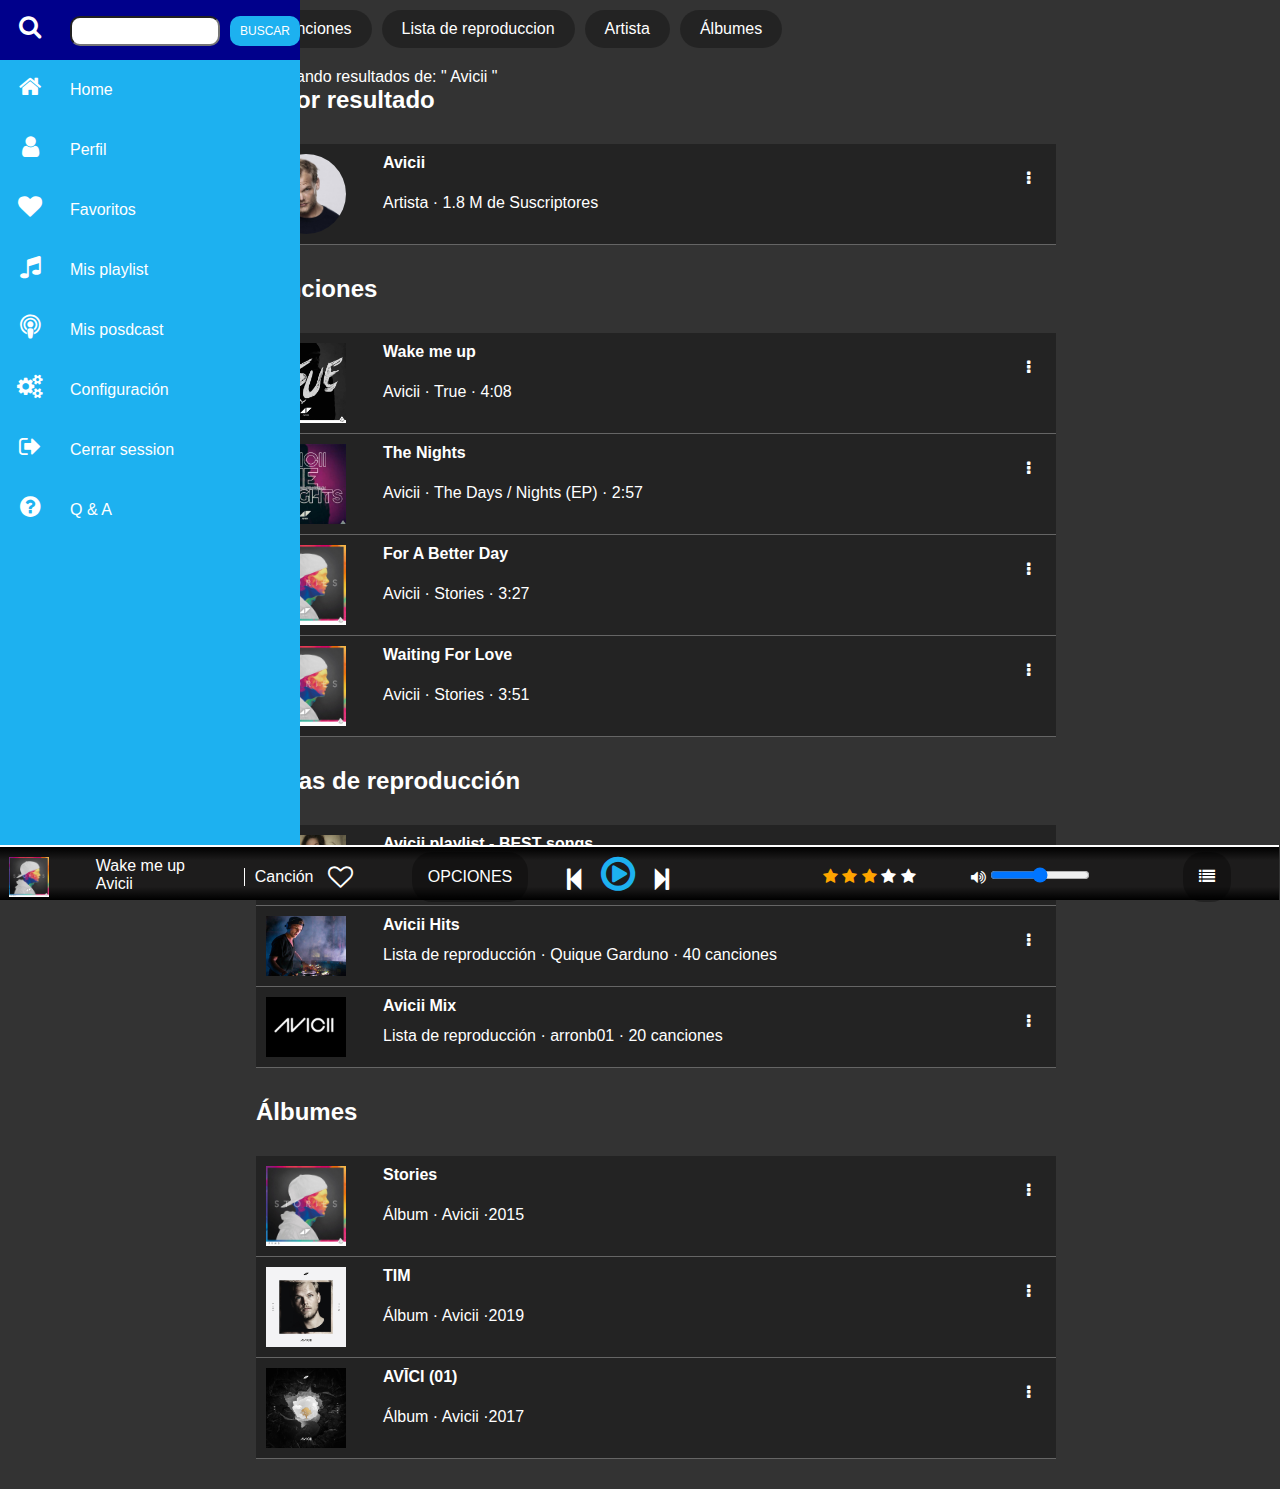
==== commit bb463b16: "added sidebar linked" ====
--- a/busquedas.html
+++ b/busquedas.html
@@ -17,21 +17,21 @@
         <div class="navigation">
             <ul>
                 <li><span class="icon"><i class="fa fa-search" aria-hidden="true"></i></span><span class="title"><input
-                            type="text"></span> <button>Buscar</button></li>
+                            type="text"></span> <button onclick="window.location='busquedas.html';">Buscar</button></li>
                 <li><a href="home.html"><span class="icon"><i class="fa fa-home" aria-hidden="true"></i></span><span
                             class="title">Home</span></a></li>
                 <li><a href="perfil.html"><span class="icon"><i class="fa fa-user" aria-hidden="true"></i></span><span
                             class="title">Perfil</span></a></li>
-                <li><a href=""><span class="icon"><i class="fa fa-heart" aria-hidden="true"></i></span><span
-                            class="title">Favoritos</span></a></li>
-                <li><a href=""><span class="icon"><i class="fa fa-music" aria-hidden="true"></i></span><span
-                            class="title">Mis playlist</span></a></li>
+                <li><a href="favoritos.html"><span class="icon"><i class="fa fa-heart"
+                                aria-hidden="true"></i></span><span class="title">Favoritos</span></a></li>
+                <li><a href="playlists.html"><span class="icon"><i class="fa fa-music"
+                                aria-hidden="true"></i></span><span class="title">Mis playlist</span></a></li>
                 <li><a href=""><span class="icon"><i class="fa fa-podcast" aria-hidden="true"></i></span><span
                             class="title">Mis posdcast</span></a></li>
                 <li><a href=""><span class="icon"><i class="fa fa-cogs" aria-hidden="true"></i></span><span
                             class="title">Configuración</span></a></li>
-                <li><a href=""><span class="icon"><i class="fa fa-sign-out" aria-hidden="true"></i></span><span
-                            class="title">Cerrar session</span></a></li>
+                <li><a href="home1.html"><span class="icon"><i class="fa fa-sign-out"
+                                aria-hidden="true"></i></span><span class="title">Cerrar session</span></a></li>
                 <li><a href="faq.html"><span class="icon"><i class="fa fa-question-circle"
                                 aria-hidden="true"></i></span><span class="title">Q & A</span></a></li>
             </ul>
